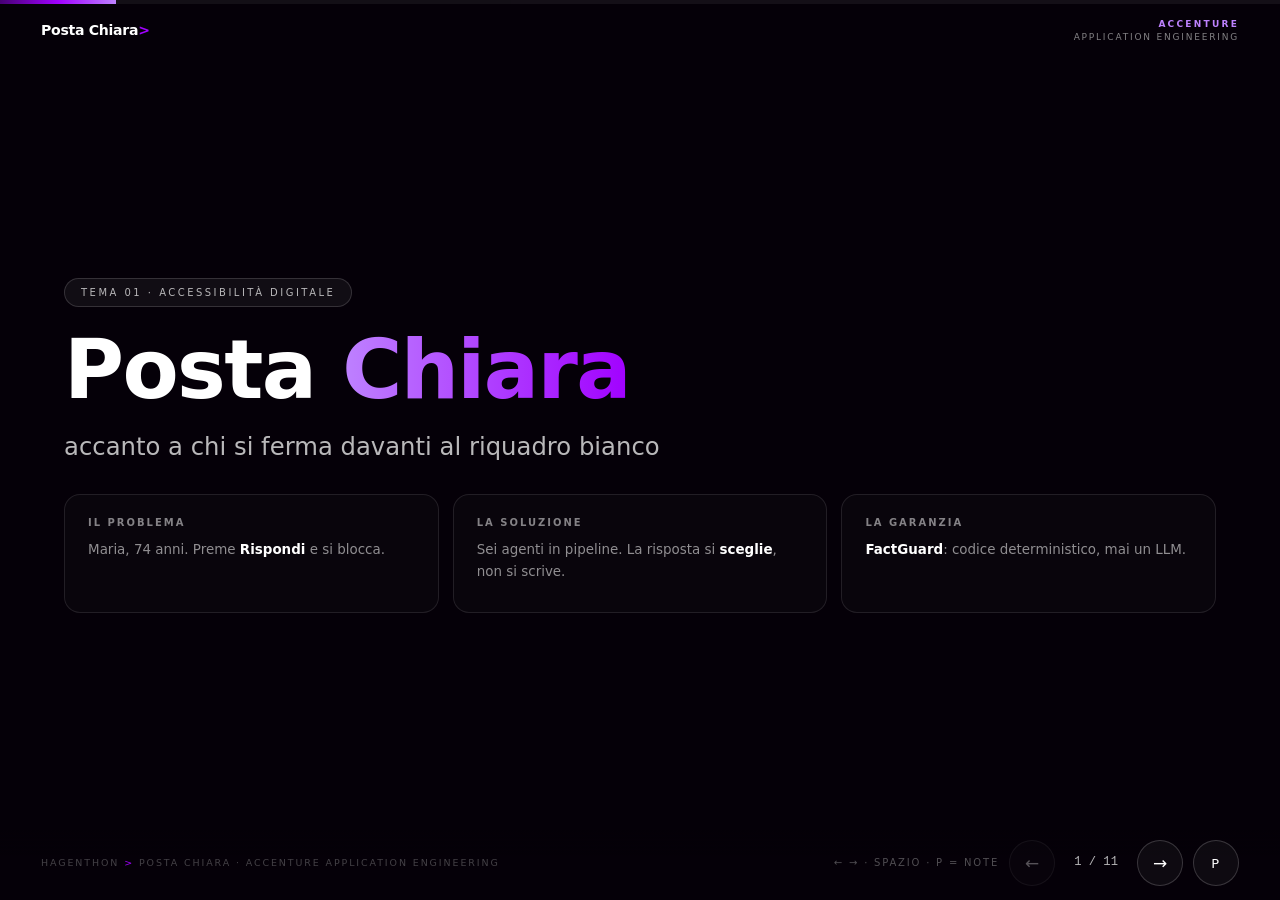
==== presentation/index.html @ 5868ede2 "Skill condivise, schermate generate dal prodotto, accenti corretti agents/build-time/skills/: access" ====
<!DOCTYPE html>
<html lang="it">
<head>
<meta charset="utf-8" />
<meta name="viewport" content="width=device-width, initial-scale=1" />
<title>Posta Chiara · Hagenthon · Accenture Application Engineering</title>
<style>
  :root {
    --purple: #A100FF;
    --purple-light: #BE82FF;
    --purple-dark: #460073;
    --ink: #0A0014;
    --rose: #FF50A0;
    --bg: #050008;
    --testo: rgba(255,255,255,0.78);
    --tenue: rgba(255,255,255,0.55);
    --bordo: rgba(255,255,255,0.1);
    --card: rgba(255,255,255,0.02);
  }
  * { box-sizing: border-box; }
  html, body { height: 100%; }
  body {
    margin: 0;
    background: var(--bg);
    color: #fff;
    font-family: "Inter", system-ui, -apple-system, "Segoe UI", Roboto, sans-serif;
    line-height: 1.6;
    -webkit-font-smoothing: antialiased;
    display: flex;
    flex-direction: column;
    overflow: hidden;
  }

  /* ---------- barra di avanzamento ---------- */
  .barra {
    position: fixed; top: 0; left: 0; right: 0; height: 4px;
    background: rgba(255,255,255,0.06); z-index: 60;
  }
  .barra i {
    display: block; height: 100%; width: 9.09%;
    background: linear-gradient(90deg, var(--purple-dark), var(--purple), var(--purple-light));
    transition: width 260ms ease;
  }

  /* ---------- intestazione di marca ---------- */
  .brand {
    position: fixed; top: 18px; left: 0; right: 0; z-index: 50;
    display: flex; align-items: center; justify-content: space-between;
    padding: 0 clamp(18px, 3.2vw, 46px); pointer-events: none;
  }
  .brand .logo { font-size: clamp(13px, 1.1vw, 16px); font-weight: 700; letter-spacing: -0.02em; }
  .brand .logo .mark { color: var(--purple); }
  .brand .org { text-align: right; font-size: 9px; line-height: 1.4; }
  .brand .org .a { color: var(--purple-light); text-transform: uppercase; letter-spacing: 0.25em; font-weight: 600; }
  .brand .org .b { color: rgba(255,255,255,0.5); text-transform: uppercase; letter-spacing: 0.2em; }

  /* ---------- struttura del mazzo ---------- */
  .deck { position: relative; flex: 1 1 auto; min-height: 0; }
  .slide {
    position: absolute; inset: 0;
    display: none;
    flex-direction: column; justify-content: center;
    padding: clamp(66px, 9vh, 96px) clamp(20px, 5vw, 72px) clamp(70px, 10vh, 96px);
    overflow-y: auto;
    animation: entra 280ms ease both;
  }
  .slide.attiva { display: flex; }
  @keyframes entra { from { opacity: 0; transform: translateY(10px); } to { opacity: 1; transform: none; } }
  .slide > .contenuto { width: 100%; max-width: 1180px; margin: 0 auto; }

  /* ---------- tipografia ---------- */
  .eyebrow {
    display: inline-block; border: 1px solid rgba(255,255,255,0.15);
    background: rgba(255,255,255,0.05); border-radius: 999px;
    padding: 6px 16px; font-size: clamp(9px, 0.78vw, 11px); text-transform: uppercase;
    letter-spacing: 0.25em; color: rgba(255,255,255,0.7); margin-bottom: 16px;
  }
  h1 {
    font-size: clamp(28px, 3.5vw, 50px); font-weight: 700; letter-spacing: -0.02em;
    margin: 0 0 10px; line-height: 1.15;
  }
  .slide-1 h1 { font-size: clamp(42px, 6.4vw, 92px); }
  .grad {
    background: linear-gradient(90deg, var(--purple-light), var(--purple));
    -webkit-background-clip: text; background-clip: text; color: transparent;
  }
  .sub { font-size: clamp(15px, 1.35vw, 21px); color: rgba(255,255,255,0.65); margin: 0 0 clamp(14px, 2.4vh, 28px); max-width: 900px; }
  .slide-1 .sub { font-size: clamp(17px, 1.9vw, 27px); color: rgba(255,255,255,0.72); }
  h3 { font-size: clamp(10px, 0.85vw, 12px); text-transform: uppercase; letter-spacing: 0.2em; color: var(--purple-light); margin: 0 0 10px; }
  h4 { font-size: clamp(9px, 0.78vw, 11px); text-transform: uppercase; letter-spacing: 0.2em; color: rgba(255,255,255,0.5); margin: 0 0 8px; }
  p { margin: 0 0 10px; }
  strong { color: #fff; }
  .mono { font-family: "Courier New", ui-monospace, monospace; }
  code {
    font-family: "Courier New", ui-monospace, monospace;
    background: rgba(161,0,255,0.12); border: 1px solid rgba(161,0,255,0.25);
    border-radius: 6px; padding: 1px 6px; color: var(--purple-light); font-size: 0.92em;
  }

  /* ---------- elenchi ---------- */
  .bullets { list-style: none; padding: 0; margin: 0; }
  .bullets li {
    position: relative; padding-left: 22px; color: var(--testo);
    margin-bottom: 8px; font-size: clamp(14px, 1.18vw, 19px);
  }
  .bullets li::before { content: "\203A"; position: absolute; left: 0; color: var(--purple); font-weight: 700; }
  .bullets.fitta li { margin-bottom: 5px; font-size: clamp(13px, 1.05vw, 17px); }

  /* ---------- card e griglie ---------- */
  .card {
    border: 1px solid var(--bordo); border-radius: 16px;
    background: var(--card); padding: clamp(14px, 1.6vw, 24px) clamp(16px, 1.8vw, 26px);
  }
  .card.viola { border-color: rgba(161,0,255,0.3); background: rgba(161,0,255,0.07); }
  .card.rosa { border-color: rgba(255,80,160,0.32); background: rgba(255,80,160,0.06); }
  .card h5 {
    margin: 0 0 10px; font-size: clamp(14px, 1.25vw, 20px);
    font-weight: 700; letter-spacing: -0.01em; color: #fff;
  }
  .card p { font-size: clamp(13px, 1.05vw, 17px); color: var(--tenue); }
  .g2 { display: grid; grid-template-columns: 1fr 1fr; gap: clamp(12px, 1.4vw, 20px); }
  .g3 { display: grid; grid-template-columns: repeat(3, 1fr); gap: clamp(10px, 1.1vw, 16px); }
  .g4 { display: grid; grid-template-columns: repeat(4, 1fr); gap: clamp(10px, 1.1vw, 16px); }
  .g23 { display: grid; grid-template-columns: 1.15fr 1fr; gap: clamp(14px, 1.6vw, 24px); align-items: start; }

  .badge {
    display: inline-block; border: 1px solid rgba(161,0,255,0.3);
    background: rgba(161,0,255,0.1); border-radius: 999px; padding: 2px 10px;
    font-family: "Courier New", ui-monospace, monospace; font-size: clamp(10px, 0.82vw, 12px);
    font-weight: 700; color: var(--purple-light); white-space: nowrap;
  }
  .badge.det { border-color: rgba(255,255,255,0.18); background: transparent; color: rgba(255,255,255,0.6); }
  .badge.viva { border-color: rgba(255,80,160,0.45); background: rgba(255,80,160,0.12); color: var(--rose); letter-spacing: 0.1em; }

  /* ---------- tabelle ---------- */
  table { width: 100%; border-collapse: collapse; }
  caption { text-align: left; }
  th, td {
    text-align: left; padding: 7px 12px 7px 0;
    border-bottom: 1px solid rgba(255,255,255,0.08);
    font-size: clamp(12px, 1.02vw, 17px); vertical-align: top;
  }
  th {
    font-size: clamp(9px, 0.76vw, 11px); text-transform: uppercase; letter-spacing: 0.2em;
    color: rgba(255,255,255,0.5); font-weight: 600; padding-bottom: 9px;
  }
  td { color: var(--testo); }
  td.chiave { color: #fff; font-weight: 600; white-space: nowrap; }
  td.num { font-variant-numeric: tabular-nums; white-space: nowrap; }
  td.up { color: var(--purple-light); font-weight: 700; }
  tr:last-child th, tr:last-child td { border-bottom: 0; }

  /* ---------- pipeline (slide 4 e 5) ---------- */
  .pipe { display: flex; flex-direction: column; gap: clamp(4px, 0.7vh, 9px); }
  .nodo {
    border: 1px solid var(--bordo); border-radius: 14px; background: var(--card);
    padding: clamp(8px, 1.05vw, 14px) clamp(11px, 1.25vw, 18px);
  }
  .nodo .n {
    display: inline-block; font-family: "Courier New", ui-monospace, monospace;
    font-weight: 700; color: var(--purple-light); font-size: clamp(11px, 0.9vw, 14px); margin-right: 8px;
  }
  .nodo .tit { font-weight: 700; font-size: clamp(13px, 1.1vw, 18px); letter-spacing: -0.01em; }
  .nodo .meta { display: block; color: var(--tenue); font-size: clamp(11px, 0.92vw, 15px); line-height: 1.45; margin-top: 3px; }
  .nodo.orch { border-color: rgba(161,0,255,0.28); background: rgba(161,0,255,0.06); }
  .nodo.chiave { border-color: rgba(190,130,255,0.55); background: rgba(161,0,255,0.1); }
  .nodo.hitl { border: 2px solid rgba(255,80,160,0.45); background: rgba(255,80,160,0.07); }
  .fila { display: grid; grid-template-columns: repeat(3, 1fr); gap: clamp(8px, 0.9vw, 14px); }
  .fila.frecciata { grid-template-columns: 1fr auto 1fr auto 1fr; align-items: stretch; }
  .fr {
    align-self: center; color: var(--purple); font-size: clamp(14px, 1.3vw, 22px);
    line-height: 1; text-align: center;
  }
  .fr.giu { display: block; width: 100%; padding: 1px 0; }
  .chips { display: flex; flex-wrap: wrap; gap: 6px; margin-top: 6px; }

  /* ---------- blocco rifiuto FactGuard ---------- */
  .rifiuto {
    border: 1px solid rgba(255,80,160,0.4); border-left: 5px solid var(--rose);
    background: rgba(255,80,160,0.07); border-radius: 14px;
    padding: clamp(12px, 1.4vw, 20px) clamp(14px, 1.6vw, 24px);
    font-family: "Courier New", ui-monospace, monospace;
    font-size: clamp(12px, 1.12vw, 18px); line-height: 1.75; color: rgba(255,255,255,0.85);
  }
  .rifiuto .w { color: var(--rose); font-weight: 700; }
  .rifiuto del { color: rgba(255,255,255,0.45); text-decoration-color: var(--rose); }
  .rifiuto .ok { color: var(--purple-light); }

  .frase {
    border-left: 3px solid var(--purple); padding: 2px 0 2px 16px; margin: 0 0 12px;
    font-size: clamp(15px, 1.35vw, 22px); color: #fff; font-weight: 600; letter-spacing: -0.01em;
  }
  .kpi { font-variant-numeric: tabular-nums; font-size: clamp(26px, 3vw, 44px); font-weight: 700; letter-spacing: -0.03em; line-height: 1.1; }
  .kpi.viola { color: var(--purple-light); }
  .kpi.rosa { color: var(--rose); }
  .kpi-eti { font-size: clamp(10px, 0.82vw, 12px); text-transform: uppercase; letter-spacing: 0.2em; color: rgba(255,255,255,0.5); }

  /* ---------- barra inferiore ---------- */
  .fondo {
    position: fixed; bottom: 0; left: 0; right: 0; z-index: 55;
    display: flex; align-items: center; justify-content: space-between; gap: 16px;
    padding: 10px clamp(18px, 3.2vw, 46px) 14px;
    background: linear-gradient(to top, var(--bg) 62%, rgba(5,0,8,0));
  }
  footer {
    font-size: clamp(9px, 0.74vw, 11px); text-transform: uppercase; letter-spacing: 0.2em;
    color: rgba(255,255,255,0.25);
  }
  footer .mark { color: var(--purple); }
  .comandi { display: flex; align-items: center; gap: 10px; }
  .comandi button {
    min-width: 46px; min-height: 46px; padding: 0 14px;
    border: 1px solid rgba(255,255,255,0.18); border-radius: 999px;
    background: rgba(255,255,255,0.04); color: #fff;
    font-family: inherit; font-size: 17px; line-height: 1; cursor: pointer;
    transition: border-color 160ms, background 160ms;
  }
  .comandi button:hover { border-color: var(--purple); background: rgba(161,0,255,0.14); }
  .comandi button:disabled { opacity: 0.32; cursor: default; }
  .comandi button:disabled:hover { border-color: rgba(255,255,255,0.18); background: rgba(255,255,255,0.04); }
  .contatore {
    font-family: "Courier New", ui-monospace, monospace; font-size: clamp(12px, 0.95vw, 14px);
    font-variant-numeric: tabular-nums; color: rgba(255,255,255,0.7); min-width: 62px; text-align: center;
  }
  .aiuto { font-size: 10px; text-transform: uppercase; letter-spacing: 0.18em; color: rgba(255,255,255,0.3); }

  :focus-visible { outline: 3px solid var(--purple-light); outline-offset: 3px; border-radius: 6px; }

  /* ---------- note del presentatore ---------- */
  .nota { display: none; }
  body.note .nota {
    display: block; position: fixed; left: 0; right: 0; bottom: 74px; z-index: 40;
    margin: 0 clamp(18px, 3.2vw, 46px);
    max-height: 26vh; overflow-y: auto;
    border: 1px solid rgba(190,130,255,0.45); border-left: 5px solid var(--purple);
    border-radius: 14px; background: rgba(26,0,44,0.96);
    box-shadow: 0 -8px 40px rgba(0,0,0,0.6);
    padding: 12px 18px; color: rgba(255,255,255,0.9); font-size: 16px; line-height: 1.55;
  }
  body.note .nota::before {
    content: "Nota del presentatore"; display: block;
    font-size: 9px; text-transform: uppercase; letter-spacing: 0.25em;
    color: var(--purple-light); margin-bottom: 4px;
  }
  body.note .slide { padding-bottom: 30vh; }

  @media (prefers-reduced-motion: reduce) {
    .slide { animation: none; }
    .barra i { transition: none; }
  }

  @media (max-width: 860px) {
    .g2, .g3, .g4, .g23, .fila { grid-template-columns: 1fr; }
    .fila.frecciata { grid-template-columns: 1fr; }
    .fr { transform: rotate(90deg); }
  }

  @media print {
    body { overflow: visible; height: auto; display: block; }
    .barra, .fondo, .brand { display: none; }
    .deck { position: static; }
    .slide { position: static; display: flex !important; page-break-after: always; min-height: 96vh; animation: none; }
    .nota { display: block !important; position: static !important; margin-top: 20px; }
  }
</style>
</head>
<body>

<div class="barra" aria-hidden="true"><i id="riempi"></i></div>

<div class="brand" aria-hidden="true">
  <span class="logo">Posta Chiara<span class="mark">&gt;</span></span>
  <span class="org">
    <span class="a">Accenture</span><br />
    <span class="b">Application Engineering</span>
  </span>
</div>

<main class="deck" id="deck">

  <!-- ============ 1 ============ -->
  <section class="slide slide-1 attiva" aria-roledescription="slide" aria-label="Slide 1 di 11: Posta Chiara">
    <div class="contenuto">
      <span class="eyebrow">Tema 01 · Accessibilità Digitale</span>
      <h1>Posta <span class="grad">Chiara</span></h1>
      <p class="sub">accanto a chi si ferma davanti al riquadro bianco</p>
      <div class="g3" style="margin-top:clamp(16px,3vh,34px)">
        <div class="card"><h4>Il problema</h4><p>Maria, 74 anni. Preme <strong>Rispondi</strong> e si blocca.</p></div>
        <div class="card"><h4>La soluzione</h4><p>Sei agenti in pipeline. La risposta si <strong>sceglie</strong>, non si scrive.</p></div>
        <div class="card"><h4>La garanzia</h4><p><strong>FactGuard</strong>: codice deterministico, mai un LLM.</p></div>
      </div>
    </div>
    <aside class="nota">Posta Chiara. Non un client di posta più grande: uno che sta accanto a chi si blocca davanti al riquadro bianco della risposta. Undici slide, cinque minuti, una dimostrazione dal vivo alla slide sei.</aside>
  </section>

  <!-- ============ 2 ============ -->
  <section class="slide" hidden aria-roledescription="slide" aria-label="Slide 2 di 11: Maria, 74 anni">
    <div class="contenuto">
      <span class="eyebrow">Persona e barriera</span>
      <h1>Maria, <span class="grad">74 anni</span></h1>
      <p class="sub">Ogni dettaglio impone un vincolo tecnico. Se non impone nulla, l'abbiamo tolto.</p>
      <div class="g23">
        <table>
          <caption class="sr-only" style="position:absolute;width:1px;height:1px;overflow:hidden;clip:rect(0 0 0 0)">Dettagli della persona e vincoli tecnici che impongono</caption>
          <thead><tr><th scope="col">Dettaglio</th><th scope="col">Vincolo che impone</th></tr></thead>
          <tbody>
            <tr><td class="chiave">Tremore, artrosi</td><td>Target <strong>&ge; 44px</strong> · niente drag, niente doppio clic</td></tr>
            <tr><td class="chiave">Cataratta iniziale</td><td>Contrasto <strong>&ge; 7:1</strong> · base <strong>20px</strong></td></tr>
            <tr><td class="chiave">Vocali WhatsApp, non digita</td><td>La risposta si <strong>sceglie</strong>, non si scrive</td></tr>
            <tr><td class="chiave">Tablet 10&Prime; sul tavolo</td><td>Colonna singola, niente menu a scomparsa</td></tr>
            <tr><td class="chiave">Mai usato le cartelle</td><td>Una sola lista piatta, zero gerarchie</td></tr>
          </tbody>
        </table>
        <div class="card rosa">
          <h4 style="color:var(--rose)">Il momento esatto in cui si ferma</h4>
          <p style="color:rgba(255,255,255,0.82);font-size:clamp(13px,1.12vw,18px)">Apre la mail della dott.ssa Bianchi: le chiede di <strong>confermare la visita del 14 ottobre</strong>.<br />
          Preme <strong>Rispondi</strong>.<br />
          Davanti a lei, un <strong>riquadro bianco vuoto</strong>.<br />
          Chiude tutto e aspetta <strong>domenica</strong>, quando viene Luca.</p>
        </div>
      </div>
    </div>
    <aside class="nota">Maria non è un profilo generico. Il tremore fissa i 44 pixel, la cataratta il contrasto 7 a 1, i vocali di WhatsApp decidono che la risposta si sceglie invece di scriverla. E il blocco ha un momento preciso: preme Rispondi e si ferma. Non è una difficoltà, è un'attesa di sei giorni.</aside>
  </section>

  <!-- ============ 3 ============ -->
  <section class="slide" hidden aria-roledescription="slide" aria-label="Slide 3 di 11: Prima domenica prossima, ora 4 minuti">
    <div class="contenuto">
      <span class="eyebrow">Il miglioramento</span>
      <h1>Prima: domenica prossima.<br />Ora: <span class="grad">4 minuti</span>.</h1>
      <div class="g2" style="margin-top:clamp(12px,2.4vh,26px)">
        <div class="card">
          <h4>Prima &mdash; non una schermata brutta: un fallimento</h4>
          <ul class="bullets">
            <li>Preme Rispondi, riquadro bianco</li>
            <li>L'email <strong>non parte</strong></li>
            <li>Attesa fino a domenica: <strong>6 giorni</strong></li>
            <li>Autonomia guadagnata: <strong>zero</strong></li>
          </ul>
        </div>
        <div class="card viola">
          <h4 style="color:var(--purple-light)">Dopo &mdash; una risposta inviata</h4>
          <ul class="bullets">
            <li>Legge <strong>Chi · Cosa · Entro quando</strong></li>
            <li>Sceglie l'intento: <strong>&laquo;Confermo&raquo;</strong></li>
            <li>Rilegge e <strong>preme invia</strong></li>
            <li>Tempo totale: <strong>4 minuti</strong></li>
          </ul>
        </div>
      </div>
      <p class="frase" style="margin-top:clamp(12px,2.4vh,24px)">Nel prodotto Maria vede un contatore: <span class="grad">&laquo;Risposte inviate da sola&raquo;</span>. L'autonomia è misurata, non promessa.</p>
    </div>
    <aside class="nota">Il prima non è una schermata brutta: è un fallimento, l'email non parte e si aspetta il nipote. Il dopo è una risposta effettivamente inviata. E nel prodotto c'è un contatore visibile a Maria, "Risposte inviate da sola": l'autonomia la misuriamo dentro l'applicazione, non in una slide.</aside>
  </section>

  <!-- ============ 4 ============ -->
  <section class="slide" hidden aria-roledescription="slide" aria-label="Slide 4 di 11: L'architettura agentica">
    <div class="contenuto">
      <span class="eyebrow">Runtime · 24% del punteggio</span>
      <h1>L'architettura <span class="grad">agentica</span></h1>
      <div class="pipe">
        <div class="nodo orch">
          <span class="tit">Orchestratore</span>
          <span class="meta">Stato esternalizzato su disco (JSON), ripartenza da checkpoint · <strong>limiti di iterazione</strong> (max 2 retry) · <strong>budget token</strong> per email · routing deterministico-first</span>
        </div>
        <span class="fr giu" aria-hidden="true">&#9660;</span>
        <div class="fila">
          <div class="nodo"><span class="n">1</span><span class="tit">Triage</span><span class="meta">ente · persona · commerciale · sospetta</span><span class="chips"><span class="badge">regole · seam Haiku</span></span></div>
          <div class="nodo"><span class="n">2</span><span class="tit">Sicurezza</span><span class="meta">semaforo + azione, regole spiegabili</span><span class="chips"><span class="badge det">mai LLM</span></span></div>
          <div class="nodo"><span class="n">3</span><span class="tit">Estrazione fatti</span><span class="meta">date · importi · orari, ancorati a keyword</span><span class="chips"><span class="badge det">mai LLM</span></span></div>
        </div>
        <span class="fr giu" aria-hidden="true">&#9660;</span>
        <div class="fila frecciata">
          <div class="nodo"><span class="n">4</span><span class="tit">Semplificatore</span><span class="meta">parole semplici + Chi / Cosa / Entro quando</span><span class="chips"><span class="badge">regole · seam Sonnet</span></span></div>
          <span class="fr" aria-hidden="true">&rarr;</span>
          <div class="nodo chiave"><span class="n">5</span><span class="tit">Verificatore &mdash; FactGuard</span><span class="meta">confronta i fatti originale vs semplificato · fallisce &rarr; retry con feedback · fallisce ancora &rarr; fallback all'originale evidenziato</span><span class="chips"><span class="badge det">mai LLM, per progetto</span></span></div>
          <span class="fr" aria-hidden="true">&rarr;</span>
          <div class="nodo"><span class="n">6</span><span class="tit">Compositore</span><span class="meta">bozza per intento, slot riempiti coi fatti <strong>verificati</strong></span><span class="chips"><span class="badge">regole · seam Sonnet</span></span></div>
        </div>
        <span class="fr giu" aria-hidden="true">&#9660;</span>
        <div class="nodo hitl">
          <span class="tit">Escalation umana &mdash; Maria rilegge e preme invia</span>
          <span class="meta">Nessun invio automatico. Mai, in nessun caso.</span>
        </div>
      </div>
    </div>
    <aside class="nota">Sei agenti specializzati in pipeline, un contratto Pydantic per ciascun confine. L'orchestratore tiene lo stato fuori dal processo, in JSON ispezionabile, e impone limiti di iterazione e un budget token per email. Il routing è deterministico-first: per ogni agente è scritto quando NON chiamare un modello. Il verificatore è al centro, e non è un LLM.</aside>
  </section>

  <!-- ============ 5 ============ -->
  <section class="slide" hidden aria-roledescription="slide" aria-label="Slide 5 di 11: Il team che ha costruito il team">
    <div class="contenuto">
      <span class="eyebrow">Build-time · 9 agenti</span>
      <h1>Il team che ha <span class="grad">costruito il team</span></h1>
      <div class="pipe">
        <div class="nodo orch">
          <span class="tit">team-leader</span>
          <span class="meta">Possiede piano e timebox · apre e chiude i gate di fase · non scrive codice di produzione · stato in <code>state/progress.json</code></span>
        </div>
        <span class="fr giu" aria-hidden="true">&#9660;</span>
        <div class="g4">
          <div class="nodo"><h4>Developers</h4><span class="meta"><strong>dev-core</strong> · <strong>dev-pipeline</strong> · <strong>dev-frontend</strong> · <strong>dev-corpus</strong> · <strong>dev-deck</strong></span></div>
          <div class="nodo"><h4>QA</h4><span class="meta"><strong>test-engineer</strong> · <strong>qa-critic</strong> (sola lettura su <code>app/</code>)</span></div>
          <div class="nodo"><h4>Review</h4><span class="meta"><strong>bando-compliance</strong> &mdash; audit contro i 4 file del bando</span></div>
          <div class="nodo hitl"><h4 style="color:var(--rose)">Human gate</h4><span class="meta">La persona, a 3 checkpoint di fase</span></div>
        </div>
      </div>
      <div class="g23" style="margin-top:clamp(12px,2.2vh,22px)">
        <p class="frase" style="margin:0">Abbiamo scritto prima gli agenti, <span class="grad">poi gli agenti hanno scritto l'app</span>.</p>
        <ul class="bullets fitta">
          <li><strong>Confine di file disgiunto</strong> per ogni agente: lavorano in parallelo senza collidere</li>
          <li>I prompt in <code>agents/runtime/prompts/</code> sono <strong>caricati dal codice a runtime</strong>, non copiati dentro</li>
          <li>Conseguenza: <strong>la documentazione non può divergere dal comportamento</strong> &mdash; è lo stesso file</li>
        </ul>
      </div>
    </div>
    <aside class="nota">Il progetto è stato sviluppato da una persona sola: i sotto-agenti sostituiscono il secondo sviluppatore. Nove agenti di build, ciascuno con un confine di file disgiunto, quindi in parallelo senza collidere. La frase da tenere: abbiamo scritto prima gli agenti, poi gli agenti hanno scritto l'app. E i prompt di runtime non descrivono il codice: sono caricati dal codice. La documentazione non può divergere dal comportamento perché è lo stesso file.</aside>
  </section>

  <!-- ============ 6 ============ -->
  <section class="slide" hidden aria-roledescription="slide" aria-label="Slide 6 di 11: FactGuard, il verificatore">
    <div class="contenuto">
      <span class="eyebrow">Robustezza · dimostrata, non affermata</span>
      <h1>Il motore propone, il verificatore controlla, <span class="grad">la persona decide</span>.</h1>
      <div class="g23" style="margin-top:clamp(8px,1.6vh,18px)">
        <div>
          <div class="rifiuto">
            <span class="w">&#9888; Verifica fallita: l'importo non corrisponde all'originale.</span><br />
            &nbsp;&nbsp;&nbsp;Originale: <span class="ok">&euro;&nbsp;1.247,83</span> &nbsp;·&nbsp; Semplificata: <del>&euro;&nbsp;1.247</del><br />
            &nbsp;&nbsp;&nbsp;&rarr; Semplificazione <span class="w">rifiutata</span>. Mostro il testo originale.
          </div>
          <p style="margin-top:12px"><span class="badge viva">DAL VIVO</span> <span style="color:var(--tenue);font-size:clamp(12px,1vw,16px)">Il pulsante da presentatore &laquo;E se l'AI sbaglia?&raquo; inietta la corruzione mentre guardate.</span></p>
        </div>
        <ul class="bullets">
          <li><strong>Il verificatore non è un LLM: è codice deterministico.</strong> Un verificatore che allucina dà una garanzia falsa.</li>
          <li>Confronta <strong>date, importi, orari</strong> fra originale e versione semplificata.</li>
          <li>Fatto mancante, alterato o <strong>inventato</strong> &rarr; semplificazione rifiutata.</li>
          <li>Il fallback non è un errore: è <strong>l'originale con i punti chiave evidenziati</strong>.</li>
          <li>Nessuna semplificazione non verificata arriva mai sullo schermo di Maria.</li>
        </ul>
      </div>
    </div>
    <aside class="nota">Qui lo mostro dal vivo. Premo il pulsante da presentatore, l'importo viene corrotto da 1.247,83 a 1.247, e FactGuard rifiuta e ricade sull'originale. La frase: il verificatore non è un LLM, è codice deterministico. Un verificatore che allucina dà una garanzia falsa. Se in sala non parte, il blocco di rifiuto che vedete in slide è esattamente l'output del prodotto.</aside>
  </section>

  <!-- ============ 7 ============ -->
  <section class="slide" hidden aria-roledescription="slide" aria-label="Slide 7 di 11: HITL a due livelli">
    <div class="contenuto">
      <span class="eyebrow">Escalation umana intenzionale</span>
      <h1>HITL a <span class="grad">due livelli</span></h1>
      <div class="g2" style="margin-top:clamp(10px,2vh,22px)">
        <div class="card viola">
          <h5>Nel prodotto</h5>
          <ul class="bullets">
            <li><strong>Nessuna email parte</strong> senza che Maria abbia riletto e premuto invia</li>
            <li>Semaforo giallo &rarr; &laquo;chiedi a una persona di fiducia&raquo; + pulsante</li>
            <li>Nessun invio automatico, in nessun caso</li>
          </ul>
        </div>
        <div class="card viola">
          <h5>Nella build</h5>
          <ul class="bullets">
            <li><strong>Nessuna fase avanza</strong> senza che lo sviluppatore abbia approvato il gate</li>
            <li><strong>3 gate</strong> umani: T+1:15 · T+2:20 · T+2:30</li>
            <li>Registrati in <code>build-time/state/progress.json</code></li>
          </ul>
        </div>
      </div>
      <p class="frase" style="margin-top:clamp(12px,2.4vh,26px)">La simmetria non è casuale: <span class="grad">la stessa regola per chi usa il sistema e per chi lo costruisce</span>.</p>
      <p style="color:var(--tenue);font-size:clamp(12px,1vw,16px);margin:0">Lo stato dei gate di build usa lo stesso pattern di stato esternalizzato del runtime: verificabile, non dichiarato.</p>
    </div>
    <aside class="nota">Human in the loop compare due volte. Nel prodotto: nessuna email parte senza che Maria l'abbia riletta e abbia premuto invia. Nella build: nessuna fase è avanzata senza che io approvassi il gate, e i tre gate sono registrati su file con lo stesso pattern di stato esternalizzato che usiamo a runtime. La simmetria non è un espediente narrativo: è la stessa regola applicata a chi usa il sistema e a chi lo costruisce.</aside>
  </section>

  <!-- ============ 8 ============ -->
  <section class="slide" hidden aria-roledescription="slide" aria-label="Slide 8 di 11: Nessuna chiave, nessun codice di rete">
    <div class="contenuto">
      <span class="eyebrow">Efficienza dei token · secrets · privacy</span>
      <h1>Nessuna chiave, <span class="grad">nessun codice di rete</span></h1>
      <div class="g2" style="margin-top:clamp(8px,1.6vh,18px)">
        <div class="card">
          <h5><code>off</code> &mdash; il default</h5>
          <ul class="bullets fitta">
            <li>Solo regole deterministiche, nessuna seam LLM attraversata</li>
            <li><strong>0 token</strong> per email</li>
            <li>La giuria clona ed esegue <strong>senza configurare nulla</strong></li>
          </ul>
        </div>
        <div class="card viola">
          <h5><code>replay</code> &mdash; per mostrare la seam</h5>
          <ul class="bullets fitta">
            <li>Attraversa <strong>tutta</strong> la seam: prompt caricato, input hashato, JSON validato con Pydantic, token contati, retry</li>
            <li>Solo il <strong>trasporto</strong> è sostituito</li>
            <li>FactGuard verifica un output che il codice <strong>non ha generato lui</strong></li>
          </ul>
        </div>
      </div>
      <ul class="bullets fitta" style="margin-top:clamp(10px,2vh,20px)">
        <li>Nessuna dipendenza <code>anthropic</code>, nessun client HTTP in tutto <code>app/</code>. Non è disattivato: <strong>non esiste</strong>.</li>
        <li>Un <strong>test scansiona staticamente i sorgenti</strong> e lo dimostra a ogni esecuzione della suite.</li>
      </ul>
      <div class="card rosa" style="margin-top:clamp(10px,1.8vh,18px)">
        <p style="color:rgba(255,255,255,0.85);font-size:clamp(13px,1.08vw,18px);margin:0">Le fixture di <code>replay</code> sono <strong>output di esempio scritti in fase di sviluppo, non registrazioni di chiamate API</strong>. Non volevamo una chiave in un repository pubblico.</p>
      </div>
    </div>
    <aside class="nota">Non esiste una chiave API in questo progetto: non nel repo, non nella cronologia. Due modalità sole: off di default, replay per mostrare la seam attraversata. Nessuna dipendenza anthropic e nessun client HTTP in tutta la cartella app, e un test lo verifica scansionando i sorgenti. Detto con precisione: le fixture sono output di esempio scritti in fase di sviluppo, non registrazioni di chiamate API. Non volevamo una chiave in un repository pubblico.</aside>
  </section>

  <!-- ============ 9 ============ -->
  <section class="slide" hidden aria-roledescription="slide" aria-label="Slide 9 di 11: Validazione">
    <div class="contenuto">
      <span class="eyebrow">Evidenza, non impressione</span>
      <h1><span class="grad">Validazione</span></h1>
      <div class="g3" style="margin-bottom:clamp(10px,2vh,20px)">
        <div class="card"><div class="kpi viola">51</div><div class="kpi-eti">test superati · 1 skipped</div></div>
        <div class="card"><div class="kpi viola">90,1</div><div class="kpi-eti">Gulpease della sintesi, em-01 (molto facile)</div></div>
        <div class="card"><div class="kpi rosa">3</div><div class="kpi-eti">falsi positivi reali trovati e corretti</div></div>
      </div>
      <div class="g23">
        <table>
          <thead><tr><th scope="col">Email</th><th scope="col">Originale</th><th scope="col">Sintesi Chi/Cosa/Entro quando</th></tr></thead>
          <tbody>
            <tr><td class="chiave mono">em-01</td><td class="num">57,5</td><td class="num up">90,1 &mdash; molto facile</td></tr>
            <tr><td class="chiave mono">em-02</td><td class="num">64,7</td><td class="num up">68,0</td></tr>
            <tr><td class="chiave mono">em-04</td><td class="num">48,7</td><td class="num up">49,8</td></tr>
          </tbody>
        </table>
        <ul class="bullets fitta">
          <li><strong>Onestà sul dato:</strong> il <em>corpo riscritto</em> guadagna poco &mdash; <strong>57,0 &rarr; 57,3</strong> di media. Un motore a regole non può rifondere le frasi senza rischiare di tradirle.</li>
          <li>Il guadagno vero è nella <strong>sintesi Chi / Cosa / Entro quando</strong>, che è anche ciò che Maria legge per prima.</li>
          <li>Eseguire la pipeline sul corpus ha fatto emergere <strong>3 falsi positivi veri</strong>: l'email INPS autentica veniva segnalata come phishing perché conteneva &laquo;non richiede mai le credenziali&raquo;.</li>
        </ul>
      </div>
    </div>
    <aside class="nota">51 test verdi, uno skipped. Il Gulpease misurato sul corpus: la sintesi sale davvero, fino a 90 su em-01. Il corpo riscritto quasi no, da 57,0 a 57,3 di media, e lo diciamo noi per primi: un motore a regole non rifonde le frasi senza rischiare di tradirle, ed è esattamente per questo che la seam LLM esiste. Eseguire la pipeline sul corpus ha fatto emergere tre falsi positivi veri, poi corretti: l'email INPS autentica finiva in phishing perché diceva "non richiede mai le credenziali".</aside>
  </section>

  <!-- ============ 10 ============ -->
  <section class="slide" hidden aria-roledescription="slide" aria-label="Slide 10 di 11: Limiti e rischi">
    <div class="contenuto">
      <span class="eyebrow">Autonomia e limiti · dichiarati per primi</span>
      <h1>Limiti e <span class="grad">rischi</span></h1>
      <div class="g2" style="margin-top:clamp(8px,1.6vh,18px)">
        <div class="card">
          <h4>Quello che il sistema non sa fare</h4>
          <ul class="bullets fitta">
            <li><strong>FactGuard verifica la <em>presenza</em> dei fatti, non il loro <em>ruolo</em>:</strong> non distingue &laquo;importo dovuto&raquo; da &laquo;importo già versato&raquo;. È esattamente lì che serve la persona.</li>
            <li>La <strong>classificazione truffa non è infallibile</strong>: soglia deliberatamente prudenziale, nel dubbio dice &laquo;chiedi a una persona di fiducia&raquo;, <strong>mai &laquo;è sicura&raquo;</strong>.</li>
            <li>Dice <strong>cosa c'è scritto, mai cosa fare</strong>: niente contenuti clinici, fiscali o legali.</li>
          </ul>
        </div>
        <div class="card">
          <h4>Quello che è fuori dallo scope</h4>
          <ul class="bullets fitta">
            <li>Niente <strong>PEC</strong>, niente <strong>SPID</strong>, nessun modulo compilato.</li>
            <li>Il <strong>semplificatore a regole</strong> copre il burocratese ricorrente, non il testo libero arbitrario.</li>
            <li>Database <strong>in memoria</strong>: lo stato si azzera al riavvio.</li>
            <li><strong>Casella simulata</strong>: nessuna integrazione IMAP reale.</li>
          </ul>
        </div>
      </div>
    </div>
    <aside class="nota">I limiti li dichiariamo noi, prima che li chieda la giuria. Il più importante: FactGuard verifica la presenza dei fatti, non il loro ruolo. Non distingue un importo dovuto da un importo già versato, ed è precisamente per questo che la persona resta nel ciclo. La classificazione truffa ha una soglia prudenziale: nel dubbio dice "chiedi a qualcuno di fiducia", mai "è sicura". Il resto è scope: niente PEC, niente SPID, casella simulata.</aside>
  </section>

  <!-- ============ 11 ============ -->
  <section class="slide" hidden aria-roledescription="slide" aria-label="Slide 11 di 11: Dove sta l'AI">
    <div class="contenuto">
      <span class="eyebrow">La domanda che arriverà comunque</span>
      <h1>Dove sta <span class="grad">l'AI</span></h1>
      <p class="frase" style="margin-top:clamp(8px,1.6vh,18px)">L'AI ha progettato e scritto <span class="grad">l'intero sistema</span>: 9 agenti di build, i prompt, i contratti, i test.</p>
      <div class="g4" style="margin-top:clamp(10px,2vh,22px)">
        <div class="card viola"><h4 style="color:var(--purple-light)">Verificabile</h4><p>Ogni decisione è codice leggibile, non un output da interpretare.</p></div>
        <div class="card viola"><h4 style="color:var(--purple-light)">Ripetibile</h4><p>Stesso input, stesso output. Sempre. Anche fra sei mesi.</p></div>
        <div class="card viola"><h4 style="color:var(--purple-light)">A costo zero</h4><p>0 token per email nel default. Il costo marginale di una casella è zero.</p></div>
        <div class="card rosa"><h4 style="color:var(--rose)">Privato</h4><p>La posta sanitaria e previdenziale di una persona anziana <strong>non lascia il dispositivo</strong>.</p></div>
      </div>
      <p class="sub" style="margin-top:clamp(14px,2.6vh,28px);font-size:clamp(15px,1.5vw,24px);color:rgba(255,255,255,0.8)">A runtime il default è deterministico <strong>di proposito</strong>. La seam LLM esiste, è completa, e ve l'abbiamo mostrata attraversata.</p>
      <p style="margin-top:clamp(10px,2vh,20px);font-size:clamp(16px,1.7vw,28px);font-weight:700;letter-spacing:-0.02em">Posta <span class="grad">Chiara</span> &mdash; <span style="color:rgba(255,255,255,0.6);font-weight:400">accanto a chi si ferma davanti al riquadro bianco.</span></p>
    </div>
    <aside class="nota">La domanda arriva sempre, quindi la anticipiamo. L'AI ha progettato e scritto l'intero sistema: nove agenti di build, i prompt, i contratti, i test. A runtime il default è deterministico di proposito: verificabile, ripetibile, a costo zero, e la posta sanitaria e previdenziale di una persona anziana non lascia il dispositivo. Grazie.</aside>
  </section>

</main>

<div class="fondo">
  <footer>
    Hagenthon <span class="mark">&gt;</span> Posta Chiara &middot; Accenture Application Engineering
  </footer>
  <nav class="comandi" aria-label="Navigazione delle slide">
    <span class="aiuto" aria-hidden="true">&larr; &rarr; · spazio · P = note</span>
    <button type="button" id="prec" aria-label="Slide precedente">&larr;</button>
    <span class="contatore" id="contatore" aria-live="polite" aria-atomic="true">1 / 11</span>
    <button type="button" id="succ" aria-label="Slide successiva">&rarr;</button>
    <button type="button" id="btnNote" aria-pressed="false" aria-label="Mostra o nascondi le note del presentatore" style="font-size:13px;letter-spacing:0.12em">P</button>
  </nav>
</div>

<script>
(function () {
  "use strict";

  var slides    = Array.prototype.slice.call(document.querySelectorAll(".slide"));
  var totale    = slides.length;
  var riempi    = document.getElementById("riempi");
  var contatore = document.getElementById("contatore");
  var prec      = document.getElementById("prec");
  var succ      = document.getElementById("succ");
  var btnNote   = document.getElementById("btnNote");
  var corrente  = 0;

  function mostra(n) {
    if (n < 0) { n = 0; }
    if (n > totale - 1) { n = totale - 1; }
    corrente = n;
    for (var k = 0; k < totale; k++) {
      var attiva = (k === n);
      slides[k].classList.toggle("attiva", attiva);
      if (attiva) { slides[k].removeAttribute("hidden"); }
      else { slides[k].setAttribute("hidden", ""); }
    }
    contatore.textContent = (n + 1) + " / " + totale;
    riempi.style.width = (((n + 1) / totale) * 100) + "%";
    prec.disabled = (n === 0);
    succ.disabled = (n === totale - 1);
    document.title = "Posta Chiara · " + (n + 1) + "/" + totale;
    /* deep link, utile per riprendere dopo un refresh; innocuo su file:// */
    try { history.replaceState(null, "", "#s" + (n + 1)); } catch (err) { /* ignorato */ }
  }

  function avanti()  { mostra(corrente + 1); }
  function indietro(){ mostra(corrente - 1); }

  function commutaNote() {
    var acceso = document.body.classList.toggle("note");
    btnNote.setAttribute("aria-pressed", acceso ? "true" : "false");
  }

  prec.addEventListener("click", indietro);
  succ.addEventListener("click", avanti);
  btnNote.addEventListener("click", commutaNote);

  document.addEventListener("keydown", function (e) {
    if (e.ctrlKey || e.metaKey || e.altKey) { return; }
    var k = e.key;
    var suPulsante = e.target && e.target.tagName === "BUTTON";

    if (k === "ArrowRight" || k === "Right" || k === "PageDown") { e.preventDefault(); avanti(); return; }
    if (k === "ArrowLeft"  || k === "Left"  || k === "PageUp")   { e.preventDefault(); indietro(); return; }
    if (k === " " || k === "Spacebar" || k === "Space") {
      if (suPulsante) { return; }      /* lo spazio attiva il pulsante a fuoco */
      e.preventDefault();
      if (e.shiftKey) { indietro(); } else { avanti(); }
      return;
    }
    if (k === "Home") { e.preventDefault(); mostra(0); return; }
    if (k === "End")  { e.preventDefault(); mostra(totale - 1); return; }
    if (k === "p" || k === "P") {
      if (suPulsante && e.target === btnNote) { return; }
      e.preventDefault(); commutaNote(); return;
    }
  });

  var iniziale = /^#s(\d+)$/.exec(window.location.hash || "");
  mostra(iniziale ? (parseInt(iniziale[1], 10) - 1) : 0);
})();
</script>

</body>
</html>
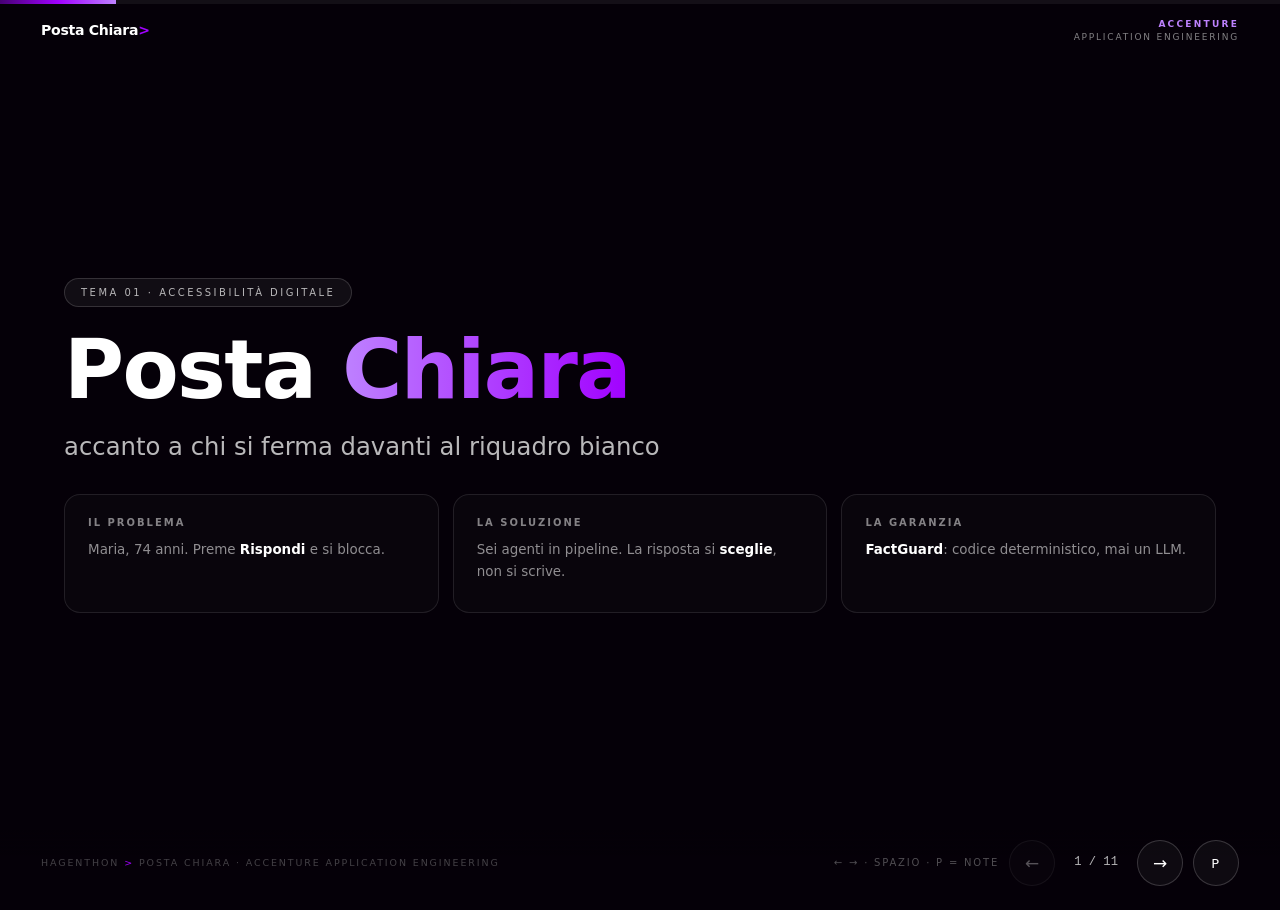
==== commit b6d7f6be: "Documentazione completa, e il conteggio dei test corretto nel deck I sei documenti di docs/ sono com" ====
--- a/presentation/index.html
+++ b/presentation/index.html
@@ -185,6 +185,16 @@
   .rifiuto .w { color: var(--rose); font-weight: 700; }
   .rifiuto del { color: rgba(255,255,255,0.45); text-decoration-color: var(--rose); }
   .rifiuto .ok { color: var(--purple-light); }
+
+  /* Schermate vere del prodotto, generate da scripts/cattura_schermate.py.
+     max-height in vh: la slide non deve mai andare in scroll durante la demo. */
+  /* width:auto e non 100%: le schermate hanno proporzioni diverse fra loro,
+     e forzarne la larghezza lascerebbe bande vuote ai lati. */
+  .schermata {
+    display: block; width: auto; max-width: 100%; height: auto;
+    max-height: 34vh;
+    border: 1px solid rgba(255,255,255,0.14); border-radius: 12px;
+  }
 
   .frase {
     border-left: 3px solid var(--purple); padding: 2px 0 2px 16px; margin: 0 0 12px;
@@ -348,7 +358,12 @@
           </ul>
         </div>
       </div>
-      <p class="frase" style="margin-top:clamp(12px,2.4vh,24px)">Nel prodotto Maria vede un contatore: <span class="grad">&laquo;Risposte inviate da sola&raquo;</span>. L'autonomia è misurata, non promessa.</p>
+      <div class="g2" style="margin-top:clamp(10px,1.8vh,20px);align-items:center">
+        <img class="schermata" src="img/08-riassunto-dettaglio.png"
+             alt="Schermata del prodotto, riquadro «In breve»: Chi le scrive, Cosa le
+                  chiedono, Entro quando — le tre righe che sostituiscono il burocratese." />
+        <p class="frase" style="margin:0">Nel prodotto Maria vede un contatore: <span class="grad">&laquo;Risposte inviate da sola&raquo;</span>. L'autonomia è misurata, non promessa.</p>
+      </div>
     </div>
     <aside class="nota">Il prima non è una schermata brutta: è un fallimento, l'email non parte e si aspetta il nipote. Il dopo è una risposta effettivamente inviata. E nel prodotto c'è un contatore visibile a Maria, "Risposte inviate da sola": l'autonomia la misuriamo dentro l'applicazione, non in una slide.</aside>
   </section>
@@ -424,12 +439,12 @@
       <h1>Il motore propone, il verificatore controlla, <span class="grad">la persona decide</span>.</h1>
       <div class="g23" style="margin-top:clamp(8px,1.6vh,18px)">
         <div>
-          <div class="rifiuto">
-            <span class="w">&#9888; Verifica fallita: l'importo non corrisponde all'originale.</span><br />
-            &nbsp;&nbsp;&nbsp;Originale: <span class="ok">&euro;&nbsp;1.247,83</span> &nbsp;·&nbsp; Semplificata: <del>&euro;&nbsp;1.247</del><br />
-            &nbsp;&nbsp;&nbsp;&rarr; Semplificazione <span class="w">rifiutata</span>. Mostro il testo originale.
-          </div>
-          <p style="margin-top:12px"><span class="badge viva">DAL VIVO</span> <span style="color:var(--tenue);font-size:clamp(12px,1vw,16px)">Il pulsante da presentatore &laquo;E se l'AI sbaglia?&raquo; inietta la corruzione mentre guardate.</span></p>
+          <img class="schermata" src="img/06-factguard-dettaglio.png"
+               alt="Avviso nel prodotto: «Non le mostro la versione semplificata.
+                    Il controllo automatico ha trovato una differenza rispetto
+                    all'originale, quindi le mostro il testo così come è arrivato.
+                    L'importo non corrisponde all'originale: € 1.247,83 è diventato € 1.247.»" />
+          <p style="margin-top:12px"><span class="badge viva">DAL VIVO</span> <span style="color:var(--tenue);font-size:clamp(12px,1vw,16px)">Schermata vera del prodotto. Il pulsante da presentatore &laquo;E se l'AI sbaglia?&raquo; inietta la corruzione mentre guardate.</span></p>
         </div>
         <ul class="bullets">
           <li><strong>Il verificatore non è un LLM: è codice deterministico.</strong> Un verificatore che allucina dà una garanzia falsa.</li>
@@ -512,7 +527,7 @@
       <span class="eyebrow">Evidenza, non impressione</span>
       <h1><span class="grad">Validazione</span></h1>
       <div class="g3" style="margin-bottom:clamp(10px,2vh,20px)">
-        <div class="card"><div class="kpi viola">51</div><div class="kpi-eti">test superati · 1 skipped</div></div>
+        <div class="card"><div class="kpi viola">65</div><div class="kpi-eti">test superati · 13 nel browser vero</div></div>
         <div class="card"><div class="kpi viola">90,1</div><div class="kpi-eti">Gulpease della sintesi, em-01 (molto facile)</div></div>
         <div class="card"><div class="kpi rosa">3</div><div class="kpi-eti">falsi positivi reali trovati e corretti</div></div>
       </div>
@@ -532,7 +547,7 @@
         </ul>
       </div>
     </div>
-    <aside class="nota">51 test verdi, uno skipped. Il Gulpease misurato sul corpus: la sintesi sale davvero, fino a 90 su em-01. Il corpo riscritto quasi no, da 57,0 a 57,3 di media, e lo diciamo noi per primi: un motore a regole non rifonde le frasi senza rischiare di tradirle, ed è esattamente per questo che la seam LLM esiste. Eseguire la pipeline sul corpus ha fatto emergere tre falsi positivi veri, poi corretti: l'email INPS autentica finiva in phishing perché diceva "non richiede mai le credenziali".</aside>
+    <aside class="nota">65 test verdi, di cui 13 girano in un Chromium vero. Su un clone pulito sono 52 piu' uno saltato, perche' Playwright e' una dipendenza facoltativa e non sta in requirements.txt. Il Gulpease misurato sul corpus: la sintesi sale davvero, fino a 90 su em-01. Il corpo riscritto quasi no, da 57,0 a 57,3 di media, e lo diciamo noi per primi: un motore a regole non rifonde le frasi senza rischiare di tradirle, ed è esattamente per questo che la seam LLM esiste. Eseguire la pipeline sul corpus ha fatto emergere tre falsi positivi veri, poi corretti: l'email INPS autentica finiva in phishing perché diceva "non richiede mai le credenziali".</aside>
   </section>
 
   <!-- ============ 10 ============ -->
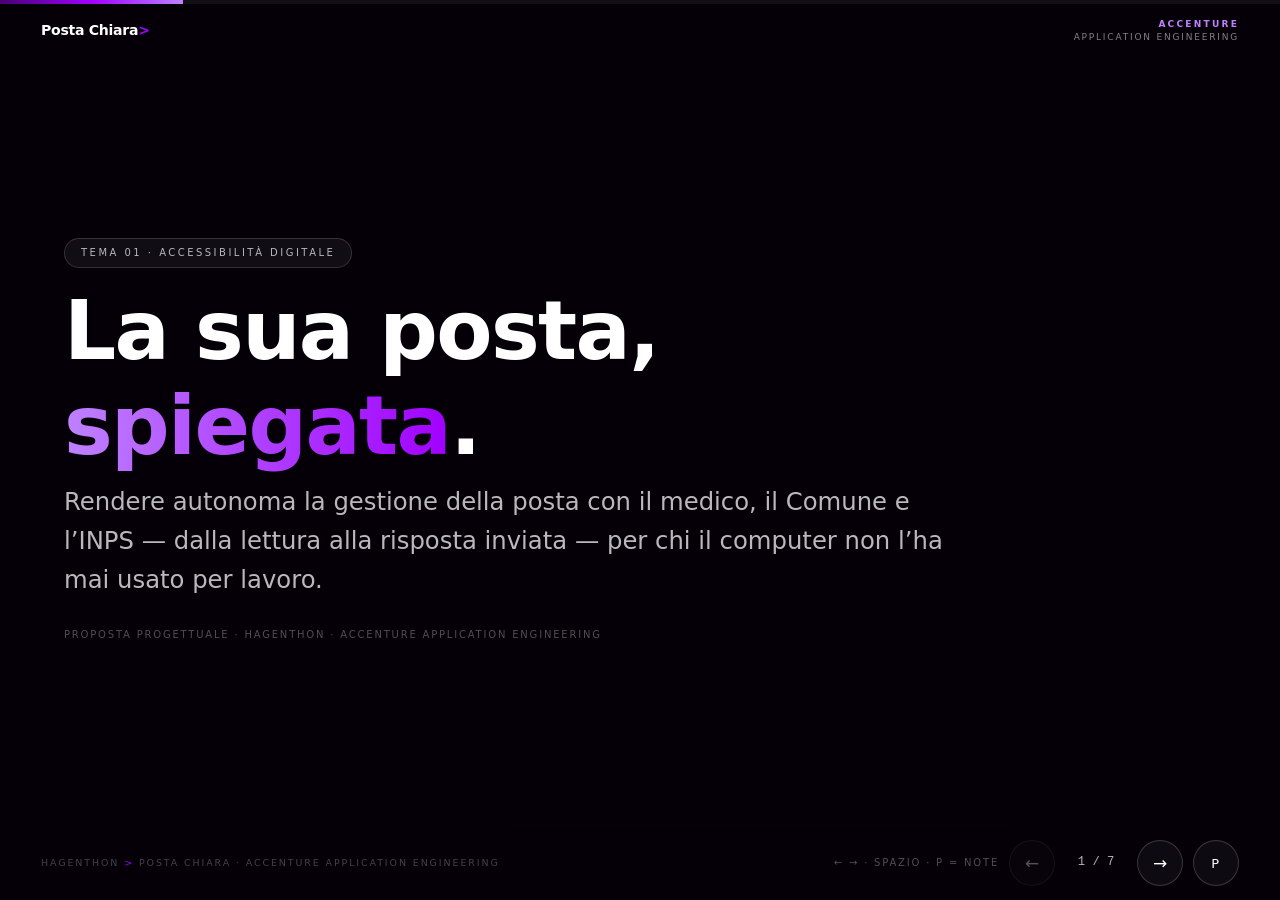
==== commit 8f42e7a3: "Deck commerciale in sette slide, e il pulsante per chiedere aiuto **Il deck ora vende.** Riscritto s" ====
--- a/presentation/index.html
+++ b/presentation/index.html
@@ -37,7 +37,7 @@
     background: rgba(255,255,255,0.06); z-index: 60;
   }
   .barra i {
-    display: block; height: 100%; width: 9.09%;
+    display: block; height: 100%; width: 14.28%;
     background: linear-gradient(90deg, var(--purple-dark), var(--purple), var(--purple-light));
     transition: width 260ms ease;
   }
@@ -200,6 +200,56 @@
     border-left: 3px solid var(--purple); padding: 2px 0 2px 16px; margin: 0 0 12px;
     font-size: clamp(15px, 1.35vw, 22px); color: #fff; font-weight: 600; letter-spacing: -0.01em;
   }
+  /* ---------- card numerate (struttura commerciale) ---------- */
+  .numerata { position: relative; }
+  .numerata .cifra {
+    display: inline-flex; align-items: center; justify-content: center;
+    width: clamp(26px, 2.2vw, 34px); height: clamp(26px, 2.2vw, 34px);
+    border-radius: 999px; margin-bottom: 10px;
+    border: 1px solid rgba(161,0,255,0.45); background: rgba(161,0,255,0.14);
+    color: var(--purple-light); font-weight: 700;
+    font-size: clamp(12px, 1vw, 16px); font-variant-numeric: tabular-nums;
+  }
+
+  /* Citazione di chiusura: chiude il ragionamento della slide del problema. */
+  .chiusa {
+    border-left: 3px solid var(--purple);
+    padding: 4px 0 4px 18px; margin: clamp(12px, 2vh, 22px) 0 0;
+    font-size: clamp(14px, 1.22vw, 20px); color: rgba(255,255,255,0.82);
+  }
+  .chiusa strong { display: block; color: #fff; }
+
+  /* Scheda della persona, colonna sinistra dello scope. */
+  .persona { display: flex; align-items: center; gap: 14px; margin-bottom: 16px; }
+  .persona .tondo {
+    display: inline-flex; align-items: center; justify-content: center;
+    width: clamp(42px, 3.6vw, 58px); height: clamp(42px, 3.6vw, 58px); border-radius: 999px;
+    background: linear-gradient(135deg, var(--purple-dark), var(--purple));
+    font-size: clamp(19px, 1.7vw, 27px); font-weight: 700;
+  }
+  .persona .chi { font-size: clamp(16px, 1.4vw, 23px); font-weight: 700; letter-spacing: -0.01em; }
+  .persona .ruolo { font-size: clamp(9px, 0.76vw, 11px); text-transform: uppercase; letter-spacing: 0.2em; color: var(--tenue); }
+  .dato { margin-bottom: 11px; }
+  .dato:last-child { margin-bottom: 0; }
+  .dato dt { font-size: clamp(9px, 0.74vw, 10px); text-transform: uppercase; letter-spacing: 0.2em; color: var(--purple-light); }
+  .dato dd { margin: 1px 0 0; font-size: clamp(12px, 1.02vw, 16px); color: var(--testo); }
+
+  /* Journey: passi in colonna, numerati, compatti. */
+  .passi { list-style: none; padding: 0; margin: 0; counter-reset: p; }
+  .passi li {
+    counter-increment: p; position: relative; padding-left: 38px;
+    margin-bottom: clamp(7px, 1.1vh, 12px); color: var(--testo);
+    font-size: clamp(12px, 1.05vw, 17px);
+  }
+  .passi li::before {
+    content: counter(p); position: absolute; left: 0; top: 1px;
+    width: 25px; height: 25px; border-radius: 999px;
+    display: flex; align-items: center; justify-content: center;
+    border: 1px solid rgba(161,0,255,0.42); background: rgba(161,0,255,0.12);
+    color: var(--purple-light); font-size: 12px; font-weight: 700;
+  }
+  .passi li strong { display: block; }
+
   .kpi { font-variant-numeric: tabular-nums; font-size: clamp(26px, 3vw, 44px); font-weight: 700; letter-spacing: -0.03em; line-height: 1.1; }
   .kpi.viola { color: var(--purple-light); }
   .kpi.rosa { color: var(--rose); }
@@ -288,312 +338,210 @@
 
 <main class="deck" id="deck">
 
-  <!-- ============ 1 ============ -->
-  <section class="slide slide-1 attiva" aria-roledescription="slide" aria-label="Slide 1 di 11: Posta Chiara">
+  <!-- ============ 1 · copertina ============ -->
+  <section class="slide slide-1 attiva" aria-roledescription="slide" aria-label="Slide 1 di 7: Posta Chiara">
     <div class="contenuto">
-      <span class="eyebrow">Tema 01 · Accessibilità Digitale</span>
-      <h1>Posta <span class="grad">Chiara</span></h1>
-      <p class="sub">accanto a chi si ferma davanti al riquadro bianco</p>
-      <div class="g3" style="margin-top:clamp(16px,3vh,34px)">
-        <div class="card"><h4>Il problema</h4><p>Maria, 74 anni. Preme <strong>Rispondi</strong> e si blocca.</p></div>
-        <div class="card"><h4>La soluzione</h4><p>Sei agenti in pipeline. La risposta si <strong>sceglie</strong>, non si scrive.</p></div>
-        <div class="card"><h4>La garanzia</h4><p><strong>FactGuard</strong>: codice deterministico, mai un LLM.</p></div>
+      <span class="eyebrow">Tema 01 &middot; Accessibilit&agrave; Digitale</span>
+      <h1>La sua posta,<br /><span class="grad">spiegata</span>.</h1>
+      <p class="sub">Rendere autonoma la gestione della posta con il medico, il Comune e l&rsquo;INPS &mdash; dalla lettura alla risposta inviata &mdash; per chi il computer non l&rsquo;ha mai usato per lavoro.</p>
+      <p class="aiuto" style="margin-top:clamp(14px,3vh,30px)">Proposta progettuale &middot; Hagenthon &middot; Accenture Application Engineering</p>
+    </div>
+    <aside class="nota">Buongiorno. Posta Chiara. Il problema che affrontiamo non e' che le persone anziane non sappiano cosa dire: e' che l'interfaccia non glielo lascia dire. In cinque minuti vi mostriamo il prodotto che gira, e perche' conviene averlo.</aside>
+  </section>
+
+  <!-- ============ 2 · problema ============ -->
+  <section class="slide" hidden aria-roledescription="slide" aria-label="Slide 2 di 7: Overview della problematica">
+    <div class="contenuto">
+      <span class="eyebrow">Overview della problematica</span>
+      <h1>Sa cosa vuole rispondere.<br /><span class="grad">Il riquadro bianco</span> glielo impedisce.</h1>
+      <div class="g3" style="margin-top:clamp(12px,2.4vh,26px)">
+        <div class="card numerata">
+          <span class="cifra">1</span>
+          <h5>Una lingua che esclude</h5>
+          <p>&laquo;Ai sensi e per gli effetti degli artt. 33 e 40 del D.P.R. 445/2000&raquo;. Chi scrive lo sa: chi legge deve chiamare qualcuno per farselo tradurre.</p>
+        </div>
+        <div class="card numerata">
+          <span class="cifra">2</span>
+          <h5>Il foglio bianco</h5>
+          <p>Preme <strong>Rispondi</strong> e trova un riquadro vuoto. Sa perfettamente cosa vuole dire. Non sa da dove cominciare a scriverlo, n&eacute; se sta sbagliando.</p>
+        </div>
+        <div class="card numerata">
+          <span class="cifra">3</span>
+          <h5>La truffa sembra vera</h5>
+          <p>La finta Poste e l&rsquo;INPS autentico dicono le stesse due parole: <strong>urgente</strong> e <strong>soldi</strong>. Distinguerle richiede competenze che non le sono mai state date.</p>
+        </div>
+      </div>
+      <p class="chiusa">
+        <strong>Non manca la testa. Manca un&rsquo;interfaccia che parli la sua lingua.</strong>
+        Il risultato &egrave; rimandare, rinunciare, o aspettare che passi il nipote &mdash; con perdita di autonomia. &Egrave; il punto di partenza di questa proposta.
+      </p>
+    </div>
+    <aside class="nota">Tre barriere, non una. Il burocratese, il foglio bianco, e il fatto che una truffa e una comunicazione vera si somigliano moltissimo. Nessuna delle tre si risolve con un font piu' grande. La frase da tenere: non manca la testa, manca un'interfaccia che parli la sua lingua.</aside>
+  </section>
+
+  <!-- ============ 3 · scope ============ -->
+  <section class="slide" hidden aria-roledescription="slide" aria-label="Slide 3 di 7: Scope del progetto">
+    <div class="contenuto">
+      <span class="eyebrow">Scope del progetto</span>
+      <h1>Il perimetro: <span class="grad">una comunicazione</span>, dall&rsquo;inizio alla fine</h1>
+      <div class="g23" style="margin-top:clamp(10px,2vh,22px)">
+        <div class="card viola">
+          <div class="persona">
+            <span class="tondo" aria-hidden="true">M</span>
+            <span>
+              <span class="chi">Maria Rossi, 74 anni</span><br />
+              <span class="ruolo">Persona target &middot; Torino</span>
+            </span>
+          </div>
+          <dl style="margin:0">
+            <div class="dato"><dt>Difficolt&agrave;</dt><dd>Cataratta iniziale, tremore alla mano destra, artrosi. Usa i vocali di WhatsApp: sa parlare, non digitare.</dd></div>
+            <div class="dato"><dt>Contesto d&rsquo;uso</dt><dd>La posta dell&rsquo;ASL, del Comune e dell&rsquo;INPS, su un tablet appoggiato al tavolo.</dd></div>
+            <div class="dato"><dt>Blocco tipico</dt><dd>Preme Rispondi alla mail del medico e si ferma davanti al riquadro vuoto. Chiude, e aspetta domenica.</dd></div>
+            <div class="dato"><dt>Cosa vuole</dt><dd>Confermare da sola la visita del 14 ottobre, senza aspettare il nipote.</dd></div>
+          </dl>
+        </div>
+        <div>
+          <h3>La journey coperta dalla demo</h3>
+          <ol class="passi">
+            <li><strong>Apre la casella</strong> Ogni messaggio ha gi&agrave; un semaforo: verde, giallo, rosso.</li>
+            <li><strong>Legge in parole semplici</strong> Chi le scrive &middot; Cosa le chiedono &middot; Entro quando.</li>
+            <li><strong>Ascolta ad alta voce</strong> Il riassunto e il messaggio, letti dal dispositivo.</li>
+            <li><strong>Sceglie la risposta</strong> Tre intenti: confermo, chiedo informazioni, non posso.</li>
+            <li><strong>Rilegge e conferma</strong> Pu&ograve; farsela rileggere o aggiungere qualcosa a voce. L&rsquo;invio &egrave; suo.</li>
+            <li><strong>Vede che &egrave; fatta</strong> La mail passa a &laquo;Gi&agrave; risposto&raquo;, la copia sta in Posta inviata.</li>
+          </ol>
+        </div>
       </div>
     </div>
-    <aside class="nota">Posta Chiara. Non un client di posta più grande: uno che sta accanto a chi si blocca davanti al riquadro bianco della risposta. Undici slide, cinque minuti, una dimostrazione dal vivo alla slide sei.</aside>
+    <aside class="nota">La persona e' specifica, non generica: ogni dettaglio qui impone una scelta tecnica. Il tremore impone i target da 48 pixel, la cataratta il contrasto AAA, il fatto che usi i vocali impone la voce. La journey e' di sei fasi e la demo le copre tutte, nessuna saltata.</aside>
   </section>
 
-  <!-- ============ 2 ============ -->
-  <section class="slide" hidden aria-roledescription="slide" aria-label="Slide 2 di 11: Maria, 74 anni">
+  <!-- ============ 4 · obiettivo ============ -->
+  <section class="slide" hidden aria-roledescription="slide" aria-label="Slide 4 di 7: Obiettivo del progetto">
     <div class="contenuto">
-      <span class="eyebrow">Persona e barriera</span>
-      <h1>Maria, <span class="grad">74 anni</span></h1>
-      <p class="sub">Ogni dettaglio impone un vincolo tecnico. Se non impone nulla, l'abbiamo tolto.</p>
-      <div class="g23">
-        <table>
-          <caption class="sr-only" style="position:absolute;width:1px;height:1px;overflow:hidden;clip:rect(0 0 0 0)">Dettagli della persona e vincoli tecnici che impongono</caption>
-          <thead><tr><th scope="col">Dettaglio</th><th scope="col">Vincolo che impone</th></tr></thead>
-          <tbody>
-            <tr><td class="chiave">Tremore, artrosi</td><td>Target <strong>&ge; 44px</strong> · niente drag, niente doppio clic</td></tr>
-            <tr><td class="chiave">Cataratta iniziale</td><td>Contrasto <strong>&ge; 7:1</strong> · base <strong>20px</strong></td></tr>
-            <tr><td class="chiave">Vocali WhatsApp, non digita</td><td>La risposta si <strong>sceglie</strong>, non si scrive</td></tr>
-            <tr><td class="chiave">Tablet 10&Prime; sul tavolo</td><td>Colonna singola, niente menu a scomparsa</td></tr>
-            <tr><td class="chiave">Mai usato le cartelle</td><td>Una sola lista piatta, zero gerarchie</td></tr>
-          </tbody>
-        </table>
-        <div class="card rosa">
-          <h4 style="color:var(--rose)">Il momento esatto in cui si ferma</h4>
-          <p style="color:rgba(255,255,255,0.82);font-size:clamp(13px,1.12vw,18px)">Apre la mail della dott.ssa Bianchi: le chiede di <strong>confermare la visita del 14 ottobre</strong>.<br />
-          Preme <strong>Rispondi</strong>.<br />
-          Davanti a lei, un <strong>riquadro bianco vuoto</strong>.<br />
-          Chiude tutto e aspetta <strong>domenica</strong>, quando viene Luca.</p>
+      <span class="eyebrow">Obiettivo del progetto</span>
+      <h1>Dimostrare che l&rsquo;autonomia &egrave; <span class="grad">possibile</span>, non solo desiderabile</h1>
+      <p class="sub">Portare a termine una comunicazione con un ente &mdash; leggerla, capirla, risponderle &mdash; senza l&rsquo;intervento di un familiare, mantenendo sempre il controllo umano sulla decisione finale di invio.</p>
+      <div class="g3" style="margin-top:clamp(10px,2vh,24px)">
+        <div class="card">
+          <div class="kpi viola">100%</div>
+          <div class="kpi-eti">delle risposte con conferma umana esplicita prima dell&rsquo;invio</div>
+        </div>
+        <div class="card">
+          <div class="kpi viola">90,1</div>
+          <div class="kpi-eti">indice Gulpease del riassunto, da 57,5: da &laquo;difficile&raquo; a &laquo;molto facile&raquo;</div>
+        </div>
+        <div class="card">
+          <div class="kpi rosa">0</div>
+          <div class="kpi-eti">dati sanitari che lasciano il dispositivo: nessuna chiave API, nessuna chiamata di rete</div>
+        </div>
+      </div>
+      <p class="chiusa">
+        <strong>Il metro non &egrave; la soddisfazione: &egrave; il compito portato a termine.</strong>
+        In interfaccia il guadagno &egrave; un numero che Maria vede crescere &mdash; &laquo;Risposte inviate da sola&raquo; &mdash; non un aggettivo in una slide.
+      </p>
+    </div>
+    <aside class="nota">Tre numeri, tutti verificabili. Il cento per cento e' architetturale: nel codice non esiste un percorso che invii da solo. Il novanta virgola uno e' misurato col Gulpease, l'indice di leggibilita' tarato sull'italiano. Lo zero e' la scelta che ci distingue: il dato sanitario di una persona anziana non lascia il suo dispositivo.</aside>
+  </section>
+
+  <!-- ============ 5 · proposta ============ -->
+  <section class="slide" hidden aria-roledescription="slide" aria-label="Slide 5 di 7: Cosa si propone">
+    <div class="contenuto">
+      <span class="eyebrow">Cosa si propone</span>
+      <h1>Un assistente <span class="grad">accanto</span>, non un&rsquo;app da imparare</h1>
+      <div class="g23" style="margin-top:clamp(8px,1.6vh,20px)">
+        <div class="g2" style="grid-template-columns:1fr 1fr">
+          <div class="card numerata">
+            <span class="cifra">1</span>
+            <h5>Semaforo con l&rsquo;azione</h5>
+            <p>Verde, giallo, rosso &mdash; e sotto il verdetto, sempre un pulsante. Sul rosso, il numero verde ufficiale preso da una tabella nel codice, <strong>mai dall&rsquo;email</strong>.</p>
+          </div>
+          <div class="card numerata">
+            <span class="cifra">2</span>
+            <h5>Il burocratese tradotto</h5>
+            <p>Chi le scrive &middot; Cosa le chiedono &middot; Entro quando. Tre righe in cima, prima di tutto il resto. L&rsquo;originale resta sempre a un tocco.</p>
+          </div>
+          <div class="card numerata">
+            <span class="cifra">3</span>
+            <h5>Risposta guidata, e la voce</h5>
+            <p>La risposta si <strong>sceglie</strong>, non si scrive. Poi si ascolta, e si pu&ograve; aggiungere qualcosa parlando: il riquadro bianco non compare mai.</p>
+          </div>
+          <div class="card numerata rosa">
+            <span class="cifra">4</span>
+            <h5>FactGuard, il controllo</h5>
+            <p>Nessuna versione semplificata raggiunge la persona senza che date, importi e orari siano stati verificati uno per uno. <strong>Il controllo non &egrave; un modello.</strong></p>
+          </div>
+        </div>
+        <div>
+          <img class="schermata" style="max-height:44vh" src="img/08-riassunto-dettaglio.png"
+               alt="La scheda In breve: Chi le scrive, Cosa le chiedono, Entro quando, con il pulsante Ascolta il riassunto." />
+          <p class="aiuto" style="margin-top:10px">Schermata reale del prodotto</p>
         </div>
       </div>
     </div>
-    <aside class="nota">Maria non è un profilo generico. Il tremore fissa i 44 pixel, la cataratta il contrasto 7 a 1, i vocali di WhatsApp decidono che la risposta si sceglie invece di scriverla. E il blocco ha un momento preciso: preme Rispondi e si ferma. Non è una difficoltà, è un'attesa di sei giorni.</aside>
+    <aside class="nota">Quattro capacita', e ognuna finisce in un'azione che la persona puo' compiere. Un semaforo senza pulsante e' un checker travestito. La terza riga e' quella che risolve il blocco iniziale: la risposta si sceglie invece di scriverla. La quarta e' il pezzo tecnico di cui siamo piu' orgogliosi, e adesso ve lo mostro rompere apposta il sistema.</aside>
   </section>
 
-  <!-- ============ 3 ============ -->
-  <section class="slide" hidden aria-roledescription="slide" aria-label="Slide 3 di 11: Prima domenica prossima, ora 4 minuti">
+  <!-- ============ 6 · perché conviene ============ -->
+  <section class="slide" hidden aria-roledescription="slide" aria-label="Slide 6 di 7: Perché conviene a voi">
     <div class="contenuto">
-      <span class="eyebrow">Il miglioramento</span>
-      <h1>Prima: domenica prossima.<br />Ora: <span class="grad">4 minuti</span>.</h1>
-      <div class="g2" style="margin-top:clamp(12px,2.4vh,26px)">
+      <span class="eyebrow">Perch&eacute; conviene a voi</span>
+      <h1>Accessibilit&agrave; come <span class="grad">vantaggio competitivo</span>, non come costo di conformit&agrave;</h1>
+      <div class="g2" style="margin-top:clamp(10px,2vh,24px)">
+        <div class="card numerata">
+          <span class="cifra">1</span>
+          <h5>Compliance anticipata</h5>
+          <p>L&rsquo;European Accessibility Act &egrave; gi&agrave; in vigore. Essere pronti riduce il rischio normativo invece di rincorrerlo a scadenza.</p>
+        </div>
+        <div class="card numerata">
+          <span class="cifra">2</span>
+          <h5>Meno costi di assistenza</h5>
+          <p>Meno chiamate allo sportello per farsi leggere una lettera, meno pratiche scadute perch&eacute; nessuno aveva capito il termine.</p>
+        </div>
+        <div class="card numerata">
+          <span class="cifra">3</span>
+          <h5>Fiducia, e meno frodi</h5>
+          <p>Il semaforo insegna a distinguere una comunicazione vera da una truffa. Ogni tentativo bloccato &egrave; un danno evitato al cittadino <em>e</em> all&rsquo;ente.</p>
+        </div>
+        <div class="card numerata">
+          <span class="cifra">4</span>
+          <h5>Scalabile ad altri canali</h5>
+          <p>Lo stesso motore &mdash; traduzione, verifica, risposta guidata &mdash; si applica a portali, moduli online e pratiche, non solo alla posta.</p>
+        </div>
+      </div>
+      <p class="chiusa">
+        <strong>Il costo marginale di una casella processata &egrave; zero.</strong>
+        Il motore &egrave; deterministico per progetto: nessun consumo per messaggio, nessuna dipendenza da crediti di terzi, e il dato sensibile resta sul dispositivo.
+      </p>
+    </div>
+    <aside class="nota">Questa e' la slide che vende. L'accessibilita' qui non e' un costo di conformita': e' compliance anticipata, meno costi di contact center, meno frodi, e un motore che si riusa su altri canali. E il costo per messaggio e' zero, perche' il default non chiama nessun modello.</aside>
+  </section>
+
+  <!-- ============ 7 · prossimi passi ============ -->
+  <section class="slide" hidden aria-roledescription="slide" aria-label="Slide 7 di 7: Prossimi passi">
+    <div class="contenuto">
+      <span class="eyebrow">Prossimi passi</span>
+      <h1>La demo &egrave; pronta. <span class="grad">Parliamo del pilot.</span></h1>
+      <div class="g3" style="margin-top:clamp(12px,2.4vh,28px)">
+        <div class="card viola">
+          <h4>Oggi</h4>
+          <h5>Prodotto funzionante</h5>
+          <p>La journey completa gira davvero: sei email reali, semaforo, traduzione, voce, risposta e verifica. Si clona e si esegue senza configurare nulla.</p>
+        </div>
         <div class="card">
-          <h4>Prima &mdash; non una schermata brutta: un fallimento</h4>
-          <ul class="bullets">
-            <li>Preme Rispondi, riquadro bianco</li>
-            <li>L'email <strong>non parte</strong></li>
-            <li>Attesa fino a domenica: <strong>6 giorni</strong></li>
-            <li>Autonomia guadagnata: <strong>zero</strong></li>
-          </ul>
-        </div>
-        <div class="card viola">
-          <h4 style="color:var(--purple-light)">Dopo &mdash; una risposta inviata</h4>
-          <ul class="bullets">
-            <li>Legge <strong>Chi · Cosa · Entro quando</strong></li>
-            <li>Sceglie l'intento: <strong>&laquo;Confermo&raquo;</strong></li>
-            <li>Rilegge e <strong>preme invia</strong></li>
-            <li>Tempo totale: <strong>4 minuti</strong></li>
-          </ul>
+          <h4>Prossimo step</h4>
+          <h5>Pilot con utenti veri</h5>
+          <p>Un gruppo reale su un canale scelto insieme &mdash; ASL, Comune o ente previdenziale &mdash; con la misura dell&rsquo;autonomia gi&agrave; integrata nel prodotto.</p>
+        </div>
+        <div class="card">
+          <h4>Scalabilit&agrave;</h4>
+          <h5>Dagli enti ai portali</h5>
+          <p>Lo stesso motore di traduzione e verifica esteso agli altri servizi digitali, e la seam per il modello linguistico gi&agrave; predisposta.</p>
         </div>
       </div>
-      <div class="g2" style="margin-top:clamp(10px,1.8vh,20px);align-items:center">
-        <img class="schermata" src="img/08-riassunto-dettaglio.png"
-             alt="Schermata del prodotto, riquadro «In breve»: Chi le scrive, Cosa le
-                  chiedono, Entro quando — le tre righe che sostituiscono il burocratese." />
-        <p class="frase" style="margin:0">Nel prodotto Maria vede un contatore: <span class="grad">&laquo;Risposte inviate da sola&raquo;</span>. L'autonomia è misurata, non promessa.</p>
-      </div>
+      <p class="frase" style="margin-top:clamp(14px,3vh,30px)">Prima: domenica prossima. <span class="grad">Ora: quattro minuti.</span></p>
     </div>
-    <aside class="nota">Il prima non è una schermata brutta: è un fallimento, l'email non parte e si aspetta il nipote. Il dopo è una risposta effettivamente inviata. E nel prodotto c'è un contatore visibile a Maria, "Risposte inviate da sola": l'autonomia la misuriamo dentro l'applicazione, non in una slide.</aside>
-  </section>
-
-  <!-- ============ 4 ============ -->
-  <section class="slide" hidden aria-roledescription="slide" aria-label="Slide 4 di 11: L'architettura agentica">
-    <div class="contenuto">
-      <span class="eyebrow">Runtime · 24% del punteggio</span>
-      <h1>L'architettura <span class="grad">agentica</span></h1>
-      <div class="pipe">
-        <div class="nodo orch">
-          <span class="tit">Orchestratore</span>
-          <span class="meta">Stato esternalizzato su disco (JSON), ripartenza da checkpoint · <strong>limiti di iterazione</strong> (max 2 retry) · <strong>budget token</strong> per email · routing deterministico-first</span>
-        </div>
-        <span class="fr giu" aria-hidden="true">&#9660;</span>
-        <div class="fila">
-          <div class="nodo"><span class="n">1</span><span class="tit">Triage</span><span class="meta">ente · persona · commerciale · sospetta</span><span class="chips"><span class="badge">regole · seam Haiku</span></span></div>
-          <div class="nodo"><span class="n">2</span><span class="tit">Sicurezza</span><span class="meta">semaforo + azione, regole spiegabili</span><span class="chips"><span class="badge det">mai LLM</span></span></div>
-          <div class="nodo"><span class="n">3</span><span class="tit">Estrazione fatti</span><span class="meta">date · importi · orari, ancorati a keyword</span><span class="chips"><span class="badge det">mai LLM</span></span></div>
-        </div>
-        <span class="fr giu" aria-hidden="true">&#9660;</span>
-        <div class="fila frecciata">
-          <div class="nodo"><span class="n">4</span><span class="tit">Semplificatore</span><span class="meta">parole semplici + Chi / Cosa / Entro quando</span><span class="chips"><span class="badge">regole · seam Sonnet</span></span></div>
-          <span class="fr" aria-hidden="true">&rarr;</span>
-          <div class="nodo chiave"><span class="n">5</span><span class="tit">Verificatore &mdash; FactGuard</span><span class="meta">confronta i fatti originale vs semplificato · fallisce &rarr; retry con feedback · fallisce ancora &rarr; fallback all'originale evidenziato</span><span class="chips"><span class="badge det">mai LLM, per progetto</span></span></div>
-          <span class="fr" aria-hidden="true">&rarr;</span>
-          <div class="nodo"><span class="n">6</span><span class="tit">Compositore</span><span class="meta">bozza per intento, slot riempiti coi fatti <strong>verificati</strong></span><span class="chips"><span class="badge">regole · seam Sonnet</span></span></div>
-        </div>
-        <span class="fr giu" aria-hidden="true">&#9660;</span>
-        <div class="nodo hitl">
-          <span class="tit">Escalation umana &mdash; Maria rilegge e preme invia</span>
-          <span class="meta">Nessun invio automatico. Mai, in nessun caso.</span>
-        </div>
-      </div>
-    </div>
-    <aside class="nota">Sei agenti specializzati in pipeline, un contratto Pydantic per ciascun confine. L'orchestratore tiene lo stato fuori dal processo, in JSON ispezionabile, e impone limiti di iterazione e un budget token per email. Il routing è deterministico-first: per ogni agente è scritto quando NON chiamare un modello. Il verificatore è al centro, e non è un LLM.</aside>
-  </section>
-
-  <!-- ============ 5 ============ -->
-  <section class="slide" hidden aria-roledescription="slide" aria-label="Slide 5 di 11: Il team che ha costruito il team">
-    <div class="contenuto">
-      <span class="eyebrow">Build-time · 9 agenti</span>
-      <h1>Il team che ha <span class="grad">costruito il team</span></h1>
-      <div class="pipe">
-        <div class="nodo orch">
-          <span class="tit">team-leader</span>
-          <span class="meta">Possiede piano e timebox · apre e chiude i gate di fase · non scrive codice di produzione · stato in <code>state/progress.json</code></span>
-        </div>
-        <span class="fr giu" aria-hidden="true">&#9660;</span>
-        <div class="g4">
-          <div class="nodo"><h4>Developers</h4><span class="meta"><strong>dev-core</strong> · <strong>dev-pipeline</strong> · <strong>dev-frontend</strong> · <strong>dev-corpus</strong> · <strong>dev-deck</strong></span></div>
-          <div class="nodo"><h4>QA</h4><span class="meta"><strong>test-engineer</strong> · <strong>qa-critic</strong> (sola lettura su <code>app/</code>)</span></div>
-          <div class="nodo"><h4>Review</h4><span class="meta"><strong>bando-compliance</strong> &mdash; audit contro i 4 file del bando</span></div>
-          <div class="nodo hitl"><h4 style="color:var(--rose)">Human gate</h4><span class="meta">La persona, a 3 checkpoint di fase</span></div>
-        </div>
-      </div>
-      <div class="g23" style="margin-top:clamp(12px,2.2vh,22px)">
-        <p class="frase" style="margin:0">Abbiamo scritto prima gli agenti, <span class="grad">poi gli agenti hanno scritto l'app</span>.</p>
-        <ul class="bullets fitta">
-          <li><strong>Confine di file disgiunto</strong> per ogni agente: lavorano in parallelo senza collidere</li>
-          <li>I prompt in <code>agents/runtime/prompts/</code> sono <strong>caricati dal codice a runtime</strong>, non copiati dentro</li>
-          <li>Conseguenza: <strong>la documentazione non può divergere dal comportamento</strong> &mdash; è lo stesso file</li>
-        </ul>
-      </div>
-    </div>
-    <aside class="nota">Il progetto è stato sviluppato da una persona sola: i sotto-agenti sostituiscono il secondo sviluppatore. Nove agenti di build, ciascuno con un confine di file disgiunto, quindi in parallelo senza collidere. La frase da tenere: abbiamo scritto prima gli agenti, poi gli agenti hanno scritto l'app. E i prompt di runtime non descrivono il codice: sono caricati dal codice. La documentazione non può divergere dal comportamento perché è lo stesso file.</aside>
-  </section>
-
-  <!-- ============ 6 ============ -->
-  <section class="slide" hidden aria-roledescription="slide" aria-label="Slide 6 di 11: FactGuard, il verificatore">
-    <div class="contenuto">
-      <span class="eyebrow">Robustezza · dimostrata, non affermata</span>
-      <h1>Il motore propone, il verificatore controlla, <span class="grad">la persona decide</span>.</h1>
-      <div class="g23" style="margin-top:clamp(8px,1.6vh,18px)">
-        <div>
-          <img class="schermata" src="img/06-factguard-dettaglio.png"
-               alt="Avviso nel prodotto: «Non le mostro la versione semplificata.
-                    Il controllo automatico ha trovato una differenza rispetto
-                    all'originale, quindi le mostro il testo così come è arrivato.
-                    L'importo non corrisponde all'originale: € 1.247,83 è diventato € 1.247.»" />
-          <p style="margin-top:12px"><span class="badge viva">DAL VIVO</span> <span style="color:var(--tenue);font-size:clamp(12px,1vw,16px)">Schermata vera del prodotto. Il pulsante da presentatore &laquo;E se l'AI sbaglia?&raquo; inietta la corruzione mentre guardate.</span></p>
-        </div>
-        <ul class="bullets">
-          <li><strong>Il verificatore non è un LLM: è codice deterministico.</strong> Un verificatore che allucina dà una garanzia falsa.</li>
-          <li>Confronta <strong>date, importi, orari</strong> fra originale e versione semplificata.</li>
-          <li>Fatto mancante, alterato o <strong>inventato</strong> &rarr; semplificazione rifiutata.</li>
-          <li>Il fallback non è un errore: è <strong>l'originale con i punti chiave evidenziati</strong>.</li>
-          <li>Nessuna semplificazione non verificata arriva mai sullo schermo di Maria.</li>
-        </ul>
-      </div>
-    </div>
-    <aside class="nota">Qui lo mostro dal vivo. Premo il pulsante da presentatore, l'importo viene corrotto da 1.247,83 a 1.247, e FactGuard rifiuta e ricade sull'originale. La frase: il verificatore non è un LLM, è codice deterministico. Un verificatore che allucina dà una garanzia falsa. Se in sala non parte, il blocco di rifiuto che vedete in slide è esattamente l'output del prodotto.</aside>
-  </section>
-
-  <!-- ============ 7 ============ -->
-  <section class="slide" hidden aria-roledescription="slide" aria-label="Slide 7 di 11: HITL a due livelli">
-    <div class="contenuto">
-      <span class="eyebrow">Escalation umana intenzionale</span>
-      <h1>HITL a <span class="grad">due livelli</span></h1>
-      <div class="g2" style="margin-top:clamp(10px,2vh,22px)">
-        <div class="card viola">
-          <h5>Nel prodotto</h5>
-          <ul class="bullets">
-            <li><strong>Nessuna email parte</strong> senza che Maria abbia riletto e premuto invia</li>
-            <li>Semaforo giallo &rarr; &laquo;chiedi a una persona di fiducia&raquo; + pulsante</li>
-            <li>Nessun invio automatico, in nessun caso</li>
-          </ul>
-        </div>
-        <div class="card viola">
-          <h5>Nella build</h5>
-          <ul class="bullets">
-            <li><strong>Nessuna fase avanza</strong> senza che lo sviluppatore abbia approvato il gate</li>
-            <li><strong>3 gate</strong> umani: T+1:15 · T+2:20 · T+2:30</li>
-            <li>Registrati in <code>build-time/state/progress.json</code></li>
-          </ul>
-        </div>
-      </div>
-      <p class="frase" style="margin-top:clamp(12px,2.4vh,26px)">La simmetria non è casuale: <span class="grad">la stessa regola per chi usa il sistema e per chi lo costruisce</span>.</p>
-      <p style="color:var(--tenue);font-size:clamp(12px,1vw,16px);margin:0">Lo stato dei gate di build usa lo stesso pattern di stato esternalizzato del runtime: verificabile, non dichiarato.</p>
-    </div>
-    <aside class="nota">Human in the loop compare due volte. Nel prodotto: nessuna email parte senza che Maria l'abbia riletta e abbia premuto invia. Nella build: nessuna fase è avanzata senza che io approvassi il gate, e i tre gate sono registrati su file con lo stesso pattern di stato esternalizzato che usiamo a runtime. La simmetria non è un espediente narrativo: è la stessa regola applicata a chi usa il sistema e a chi lo costruisce.</aside>
-  </section>
-
-  <!-- ============ 8 ============ -->
-  <section class="slide" hidden aria-roledescription="slide" aria-label="Slide 8 di 11: Nessuna chiave, nessun codice di rete">
-    <div class="contenuto">
-      <span class="eyebrow">Efficienza dei token · secrets · privacy</span>
-      <h1>Nessuna chiave, <span class="grad">nessun codice di rete</span></h1>
-      <div class="g2" style="margin-top:clamp(8px,1.6vh,18px)">
-        <div class="card">
-          <h5><code>off</code> &mdash; il default</h5>
-          <ul class="bullets fitta">
-            <li>Solo regole deterministiche, nessuna seam LLM attraversata</li>
-            <li><strong>0 token</strong> per email</li>
-            <li>La giuria clona ed esegue <strong>senza configurare nulla</strong></li>
-          </ul>
-        </div>
-        <div class="card viola">
-          <h5><code>replay</code> &mdash; per mostrare la seam</h5>
-          <ul class="bullets fitta">
-            <li>Attraversa <strong>tutta</strong> la seam: prompt caricato, input hashato, JSON validato con Pydantic, token contati, retry</li>
-            <li>Solo il <strong>trasporto</strong> è sostituito</li>
-            <li>FactGuard verifica un output che il codice <strong>non ha generato lui</strong></li>
-          </ul>
-        </div>
-      </div>
-      <ul class="bullets fitta" style="margin-top:clamp(10px,2vh,20px)">
-        <li>Nessuna dipendenza <code>anthropic</code>, nessun client HTTP in tutto <code>app/</code>. Non è disattivato: <strong>non esiste</strong>.</li>
-        <li>Un <strong>test scansiona staticamente i sorgenti</strong> e lo dimostra a ogni esecuzione della suite.</li>
-      </ul>
-      <div class="card rosa" style="margin-top:clamp(10px,1.8vh,18px)">
-        <p style="color:rgba(255,255,255,0.85);font-size:clamp(13px,1.08vw,18px);margin:0">Le fixture di <code>replay</code> sono <strong>output di esempio scritti in fase di sviluppo, non registrazioni di chiamate API</strong>. Non volevamo una chiave in un repository pubblico.</p>
-      </div>
-    </div>
-    <aside class="nota">Non esiste una chiave API in questo progetto: non nel repo, non nella cronologia. Due modalità sole: off di default, replay per mostrare la seam attraversata. Nessuna dipendenza anthropic e nessun client HTTP in tutta la cartella app, e un test lo verifica scansionando i sorgenti. Detto con precisione: le fixture sono output di esempio scritti in fase di sviluppo, non registrazioni di chiamate API. Non volevamo una chiave in un repository pubblico.</aside>
-  </section>
-
-  <!-- ============ 9 ============ -->
-  <section class="slide" hidden aria-roledescription="slide" aria-label="Slide 9 di 11: Validazione">
-    <div class="contenuto">
-      <span class="eyebrow">Evidenza, non impressione</span>
-      <h1><span class="grad">Validazione</span></h1>
-      <div class="g3" style="margin-bottom:clamp(10px,2vh,20px)">
-        <div class="card"><div class="kpi viola">65</div><div class="kpi-eti">test superati · 13 nel browser vero</div></div>
-        <div class="card"><div class="kpi viola">90,1</div><div class="kpi-eti">Gulpease della sintesi, em-01 (molto facile)</div></div>
-        <div class="card"><div class="kpi rosa">3</div><div class="kpi-eti">falsi positivi reali trovati e corretti</div></div>
-      </div>
-      <div class="g23">
-        <table>
-          <thead><tr><th scope="col">Email</th><th scope="col">Originale</th><th scope="col">Sintesi Chi/Cosa/Entro quando</th></tr></thead>
-          <tbody>
-            <tr><td class="chiave mono">em-01</td><td class="num">57,5</td><td class="num up">90,1 &mdash; molto facile</td></tr>
-            <tr><td class="chiave mono">em-02</td><td class="num">64,7</td><td class="num up">68,0</td></tr>
-            <tr><td class="chiave mono">em-04</td><td class="num">48,7</td><td class="num up">49,8</td></tr>
-          </tbody>
-        </table>
-        <ul class="bullets fitta">
-          <li><strong>Onestà sul dato:</strong> il <em>corpo riscritto</em> guadagna poco &mdash; <strong>57,0 &rarr; 57,3</strong> di media. Un motore a regole non può rifondere le frasi senza rischiare di tradirle.</li>
-          <li>Il guadagno vero è nella <strong>sintesi Chi / Cosa / Entro quando</strong>, che è anche ciò che Maria legge per prima.</li>
-          <li>Eseguire la pipeline sul corpus ha fatto emergere <strong>3 falsi positivi veri</strong>: l'email INPS autentica veniva segnalata come phishing perché conteneva &laquo;non richiede mai le credenziali&raquo;.</li>
-        </ul>
-      </div>
-    </div>
-    <aside class="nota">65 test verdi, di cui 13 girano in un Chromium vero. Su un clone pulito sono 52 piu' uno saltato, perche' Playwright e' una dipendenza facoltativa e non sta in requirements.txt. Il Gulpease misurato sul corpus: la sintesi sale davvero, fino a 90 su em-01. Il corpo riscritto quasi no, da 57,0 a 57,3 di media, e lo diciamo noi per primi: un motore a regole non rifonde le frasi senza rischiare di tradirle, ed è esattamente per questo che la seam LLM esiste. Eseguire la pipeline sul corpus ha fatto emergere tre falsi positivi veri, poi corretti: l'email INPS autentica finiva in phishing perché diceva "non richiede mai le credenziali".</aside>
-  </section>
-
-  <!-- ============ 10 ============ -->
-  <section class="slide" hidden aria-roledescription="slide" aria-label="Slide 10 di 11: Limiti e rischi">
-    <div class="contenuto">
-      <span class="eyebrow">Autonomia e limiti · dichiarati per primi</span>
-      <h1>Limiti e <span class="grad">rischi</span></h1>
-      <div class="g2" style="margin-top:clamp(8px,1.6vh,18px)">
-        <div class="card">
-          <h4>Quello che il sistema non sa fare</h4>
-          <ul class="bullets fitta">
-            <li><strong>FactGuard verifica la <em>presenza</em> dei fatti, non il loro <em>ruolo</em>:</strong> non distingue &laquo;importo dovuto&raquo; da &laquo;importo già versato&raquo;. È esattamente lì che serve la persona.</li>
-            <li>La <strong>classificazione truffa non è infallibile</strong>: soglia deliberatamente prudenziale, nel dubbio dice &laquo;chiedi a una persona di fiducia&raquo;, <strong>mai &laquo;è sicura&raquo;</strong>.</li>
-            <li>Dice <strong>cosa c'è scritto, mai cosa fare</strong>: niente contenuti clinici, fiscali o legali.</li>
-          </ul>
-        </div>
-        <div class="card">
-          <h4>Quello che è fuori dallo scope</h4>
-          <ul class="bullets fitta">
-            <li>Niente <strong>PEC</strong>, niente <strong>SPID</strong>, nessun modulo compilato.</li>
-            <li>Il <strong>semplificatore a regole</strong> copre il burocratese ricorrente, non il testo libero arbitrario.</li>
-            <li>Database <strong>in memoria</strong>: lo stato si azzera al riavvio.</li>
-            <li><strong>Casella simulata</strong>: nessuna integrazione IMAP reale.</li>
-          </ul>
-        </div>
-      </div>
-    </div>
-    <aside class="nota">I limiti li dichiariamo noi, prima che li chieda la giuria. Il più importante: FactGuard verifica la presenza dei fatti, non il loro ruolo. Non distingue un importo dovuto da un importo già versato, ed è precisamente per questo che la persona resta nel ciclo. La classificazione truffa ha una soglia prudenziale: nel dubbio dice "chiedi a qualcuno di fiducia", mai "è sicura". Il resto è scope: niente PEC, niente SPID, casella simulata.</aside>
-  </section>
-
-  <!-- ============ 11 ============ -->
-  <section class="slide" hidden aria-roledescription="slide" aria-label="Slide 11 di 11: Dove sta l'AI">
-    <div class="contenuto">
-      <span class="eyebrow">La domanda che arriverà comunque</span>
-      <h1>Dove sta <span class="grad">l'AI</span></h1>
-      <p class="frase" style="margin-top:clamp(8px,1.6vh,18px)">L'AI ha progettato e scritto <span class="grad">l'intero sistema</span>: 9 agenti di build, i prompt, i contratti, i test.</p>
-      <div class="g4" style="margin-top:clamp(10px,2vh,22px)">
-        <div class="card viola"><h4 style="color:var(--purple-light)">Verificabile</h4><p>Ogni decisione è codice leggibile, non un output da interpretare.</p></div>
-        <div class="card viola"><h4 style="color:var(--purple-light)">Ripetibile</h4><p>Stesso input, stesso output. Sempre. Anche fra sei mesi.</p></div>
-        <div class="card viola"><h4 style="color:var(--purple-light)">A costo zero</h4><p>0 token per email nel default. Il costo marginale di una casella è zero.</p></div>
-        <div class="card rosa"><h4 style="color:var(--rose)">Privato</h4><p>La posta sanitaria e previdenziale di una persona anziana <strong>non lascia il dispositivo</strong>.</p></div>
-      </div>
-      <p class="sub" style="margin-top:clamp(14px,2.6vh,28px);font-size:clamp(15px,1.5vw,24px);color:rgba(255,255,255,0.8)">A runtime il default è deterministico <strong>di proposito</strong>. La seam LLM esiste, è completa, e ve l'abbiamo mostrata attraversata.</p>
-      <p style="margin-top:clamp(10px,2vh,20px);font-size:clamp(16px,1.7vw,28px);font-weight:700;letter-spacing:-0.02em">Posta <span class="grad">Chiara</span> &mdash; <span style="color:rgba(255,255,255,0.6);font-weight:400">accanto a chi si ferma davanti al riquadro bianco.</span></p>
-    </div>
-    <aside class="nota">La domanda arriva sempre, quindi la anticipiamo. L'AI ha progettato e scritto l'intero sistema: nove agenti di build, i prompt, i contratti, i test. A runtime il default è deterministico di proposito: verificabile, ripetibile, a costo zero, e la posta sanitaria e previdenziale di una persona anziana non lascia il dispositivo. Grazie.</aside>
+    <aside class="nota">Chiusura. Il prodotto c'e' e funziona oggi, non e' un mockup. Il passo successivo e' un pilot con utenti veri, e la misura dell'autonomia e' gia' dentro il prodotto: il contatore delle risposte inviate da sola. Ultima frase, e poi le domande: prima, domenica prossima. Ora, quattro minuti. Grazie.</aside>
   </section>
 
 </main>
@@ -605,7 +553,7 @@
   <nav class="comandi" aria-label="Navigazione delle slide">
     <span class="aiuto" aria-hidden="true">&larr; &rarr; · spazio · P = note</span>
     <button type="button" id="prec" aria-label="Slide precedente">&larr;</button>
-    <span class="contatore" id="contatore" aria-live="polite" aria-atomic="true">1 / 11</span>
+    <span class="contatore" id="contatore" aria-live="polite" aria-atomic="true">1 / 7</span>
     <button type="button" id="succ" aria-label="Slide successiva">&rarr;</button>
     <button type="button" id="btnNote" aria-pressed="false" aria-label="Mostra o nascondi le note del presentatore" style="font-size:13px;letter-spacing:0.12em">P</button>
   </nav>
